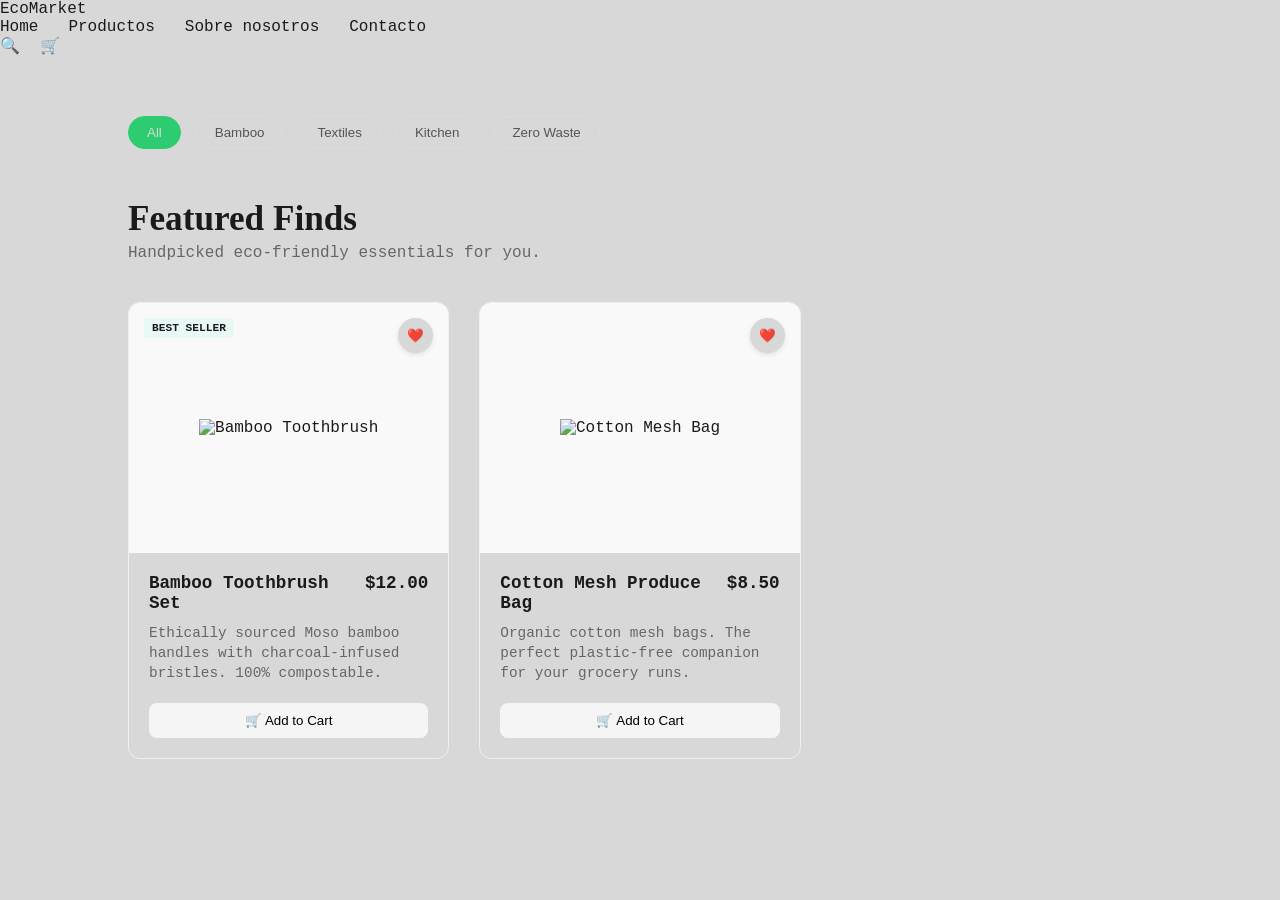
==== index.html @ c2d5db9a "base principal del home" ====
<!DOCTYPE html>
<html lang="en">
<head>
    <meta charset="UTF-8">
    <meta name="viewport" content="width=device-width, initial-scale=1.0">
    <title>Document</title>
    <link rel="stylesheet" href="css/main.css">
    <link rel="stylesheet" href="css/layout.css">
    <link rel="stylesheet" href="css/components.css">
    <link rel="stylesheet" href="css/animations.css">
</head>

<body>

    <header class="main-header">
        <div class="logo">EcoMarket</div>
        
        <nav class="nav-menu">
            <a href="index.html" class="nav-link">Home</a>
            <a href="views/productos.html" class="nav-link">Productos</a>
            <a href="views/sobre-nosotros.html" class="nav-link">Sobre nosotros</a>
            <a href="views/contacto.html" class="nav-link">Contacto</a>
        </nav>
        
        <div class="header-icons">
            <span class="icon">🔍</span>
            <span class="icon">🛒</span>
        </div>
    </header>

    <main>
        <section class="featured-section">
            <div class="categories-bar">
                <button class="category-btn active">All</button>
                <button class="category-btn">Bamboo</button>
                <button class="category-btn">Textiles</button>
                <button class="category-btn">Kitchen</button>
                <button class="category-btn">Zero Waste</button>
            </div>
    
            <div class="section-header">
                <h2>Featured Finds</h2>
                <p>Handpicked eco-friendly essentials for you.</p>
            </div>
    
            <div class="products-grid">
                
                <article class="product-card">
                    <div class="card-image-container">
                        <span class="badge-best">BEST SELLER</span>
                        <img src="img/products/bamboo-brush.jpg" alt="Bamboo Toothbrush">
                        <button class="fav-btn">❤️</button>
                    </div>
                    <div class="card-info">
                        <div class="card-title-price">
                            <h3>Bamboo Toothbrush Set</h3>
                            <span class="price">$12.00</span>
                        </div>
                        <p class="card-description">Ethically sourced Moso bamboo handles with charcoal-infused bristles. 100% compostable.</p>
                        <button class="add-to-cart-btn">🛒 Add to Cart</button>
                    </div>
                </article>
    
                <article class="product-card">
                    <div class="card-image-container">
                        <img src="img/products/mesh-bag.jpg" alt="Cotton Mesh Bag">
                        <button class="fav-btn">❤️</button>
                    </div>
                    <div class="card-info">
                        <div class="card-title-price">
                            <h3>Cotton Mesh Produce Bag</h3>
                            <span class="price">$8.50</span>
                        </div>
                        <p class="card-description">Organic cotton mesh bags. The perfect plastic-free companion for your grocery runs.</p>
                        <button class="add-to-cart-btn">🛒 Add to Cart</button>
                    </div>
                </article>
    
            </div>
        </section>
    </main>

</body>
</html>
---- css/main.css ----
* {
    margin: 0;
    padding: 0;
    box-sizing: border-box; 
}

:root {
    --blanco: #d8d8d8;
    --texto-oscuro: #1a1a1a;
    --verde-principal: #2ecc71;
    --gris-claro: #f8f9fa;
    --fuente: 'Courier New', Courier, monospace; ;
}

body {
    font-family: var(--fuente);
    color: var(--texto-oscuro);
    background-color: var(--blanco);
}

.mainea-hder {
    display: flex; 
    justify-content: space-between; 
    align-items: center; 

    padding: 20px 5%;
    background-color: var(--blanco);
    border-bottom: 1px solid #eee; 
}


.nav-menu {
    display: flex;
    gap: 30px; 
}


.nav-link {
    text-decoration: none; 
    color: var(--texto-oscuro);
    font-weight: 500; 
    transition: color 0.3s ease; 
}

.nav-link:hover {
    color: var(--verde-principal); 
}


.header-icons {
    display: flex;
    gap: 20px;
    cursor: pointer; 
}
---- css/layout.css ----
.hero-banner {
    width: 100%;
    height: 70vh; 
    
    background-image: linear-gradient(rgba(0, 0, 0, 0.4), rgba(0, 0, 0, 0.4)), url('../img/products/hero/bg-hero.jpg');
  
    background-position: center; 
    background-size: cover; 
    background-repeat: no-repeat;

   
    display: flex;
    align-items: center; 
    padding-left: 10%; 
    }

.hero-badge {
    color: var(--blanco);
    background-color: rgba(255, 255, 255, 0.2); 
    padding: 6px 16px;
    border-radius: 20px; 
    font-size: 0.85rem; 
    display: inline-block;
    margin-bottom: 20px;
}


.hero-title {
    color: var(--blanco);
    font-size: 3.5rem; 
    font-family: 'Georgia', serif; 
    line-height: 1.2;
    margin-bottom: 20px;
}


.hero-subtitle {
    color: rgba(255, 255, 255, 0.9); 
    max-width: 500px; 
    margin-bottom: 30px;
}


.hero-buttons {
    display: flex;
    gap: 15px; 
}


.boton {
    text-decoration: none;
    padding: 12px 28px;
    border-radius: 25px; 
    font-weight: 500;
    transition: all 0.3s ease; 
}


.boton-primary {
    background-color: var(--verde-principal);
    color: var(--blanco);
}

.boton-primary:hover {
    background-color: #27ae60; 
    transform: translateY(-2px); 
}


.boton-secondary {
    background-color: rgba(255, 255, 255, 0.1);
    color: var(--blanco);
    border: 1px solid rgba(255, 255, 255, 0.4);
}

.boton-secondary:hover {
    background-color: rgba(255, 255, 255, 0.2);
    transform: translateY(-2px);
}

.featured-section {
    padding: 60px 10%; 
    background-color: var(--blanco);
}

.section-header {
    margin-bottom: 40px;
}

.section-header h2 {
    font-size: 2.2rem;
    font-family: 'Georgia', serif;
    margin-bottom: 5px;
}

.section-header p {
    color: #666;
}


.products-grid {
    display: grid; 
    grid-template-columns: repeat(3, 1fr); 
    gap: 30px; 
}
---- css/components.css ----
.categories-bar {
    display: flex;
    gap: 15px;
    margin-bottom: 50px;
}

.category-btn {
    background-color: transparent;
    border: 1px solid #ddd;
    padding: 8px 18px;
    border-radius: 20px;
    cursor: pointer;
    font-weight: 500;
    color: #555;
    transition: all 0.3s ease;
}


.category-btn.active, .category-btn:hover {
    background-color: var(--verde-principal);
    border-color: var(--verde-principal);
    color: var(--blanco);
}


.product-card {
    background-color: var(--blanco);
    border-radius: 12px;
    overflow: hidden; 
    border: 1px solid #f0f0f0;
    transition: transform 0.3s ease, box-shadow 0.3s ease;
}


.product-card:hover {
    transform: translateY(-5px); 
    box-shadow: 0 10px 20px rgba(0, 0, 0, 0.05); 
}


.card-image-container {
    position: relative;
    background-color: #f9f9f9;
    height: 250px;
    display: flex;
    justify-content: center;
    align-items: center;
}

.card-image-container img {
    max-height: 90%;
    object-fit: contain;
}


.badge-best {
    position: absolute;
    top: 15px;
    left: 15px;
    background-color: #e8f8f5;
    color: var(--verde-oscuro);
    font-size: 0.7rem;
    font-weight: bold;
    padding: 4px 8px;
    border-radius: 4px;
}


.fav-btn {
    position: absolute;
    top: 15px;
    right: 15px;
    background: var(--blanco);
    border: none;
    width: 35px;
    height: 35px;
    border-radius: 50%;
    cursor: pointer;
    box-shadow: 0 2px 5px rgba(0,0,0,0.1);
}


.card-info {
    padding: 20px;
}

.card-title-price {
    display: flex;
    justify-content: space-between;
    align-items: flex-start;
    margin-bottom: 10px;
}

.card-title-price h3 {
    font-size: 1.1rem;
    font-weight: 600;
}

.price {
    color: var(--verde-oscuro);
    font-weight: bold;
    font-size: 1.1rem;
}

.card-description {
    font-size: 0.9rem;
    color: #666;
    margin-bottom: 20px;
    line-height: 1.4;
}


.add-to-cart-btn {
    width: 100%;
    background-color: #f5f5f5;
    border: none;
    padding: 10px;
    border-radius: 8px;
    cursor: pointer;
    font-weight: 500;
    transition: background-color 0.2s;
}

.add-to-cart-btn:hover {
    background-color: #e0e0e0;
}
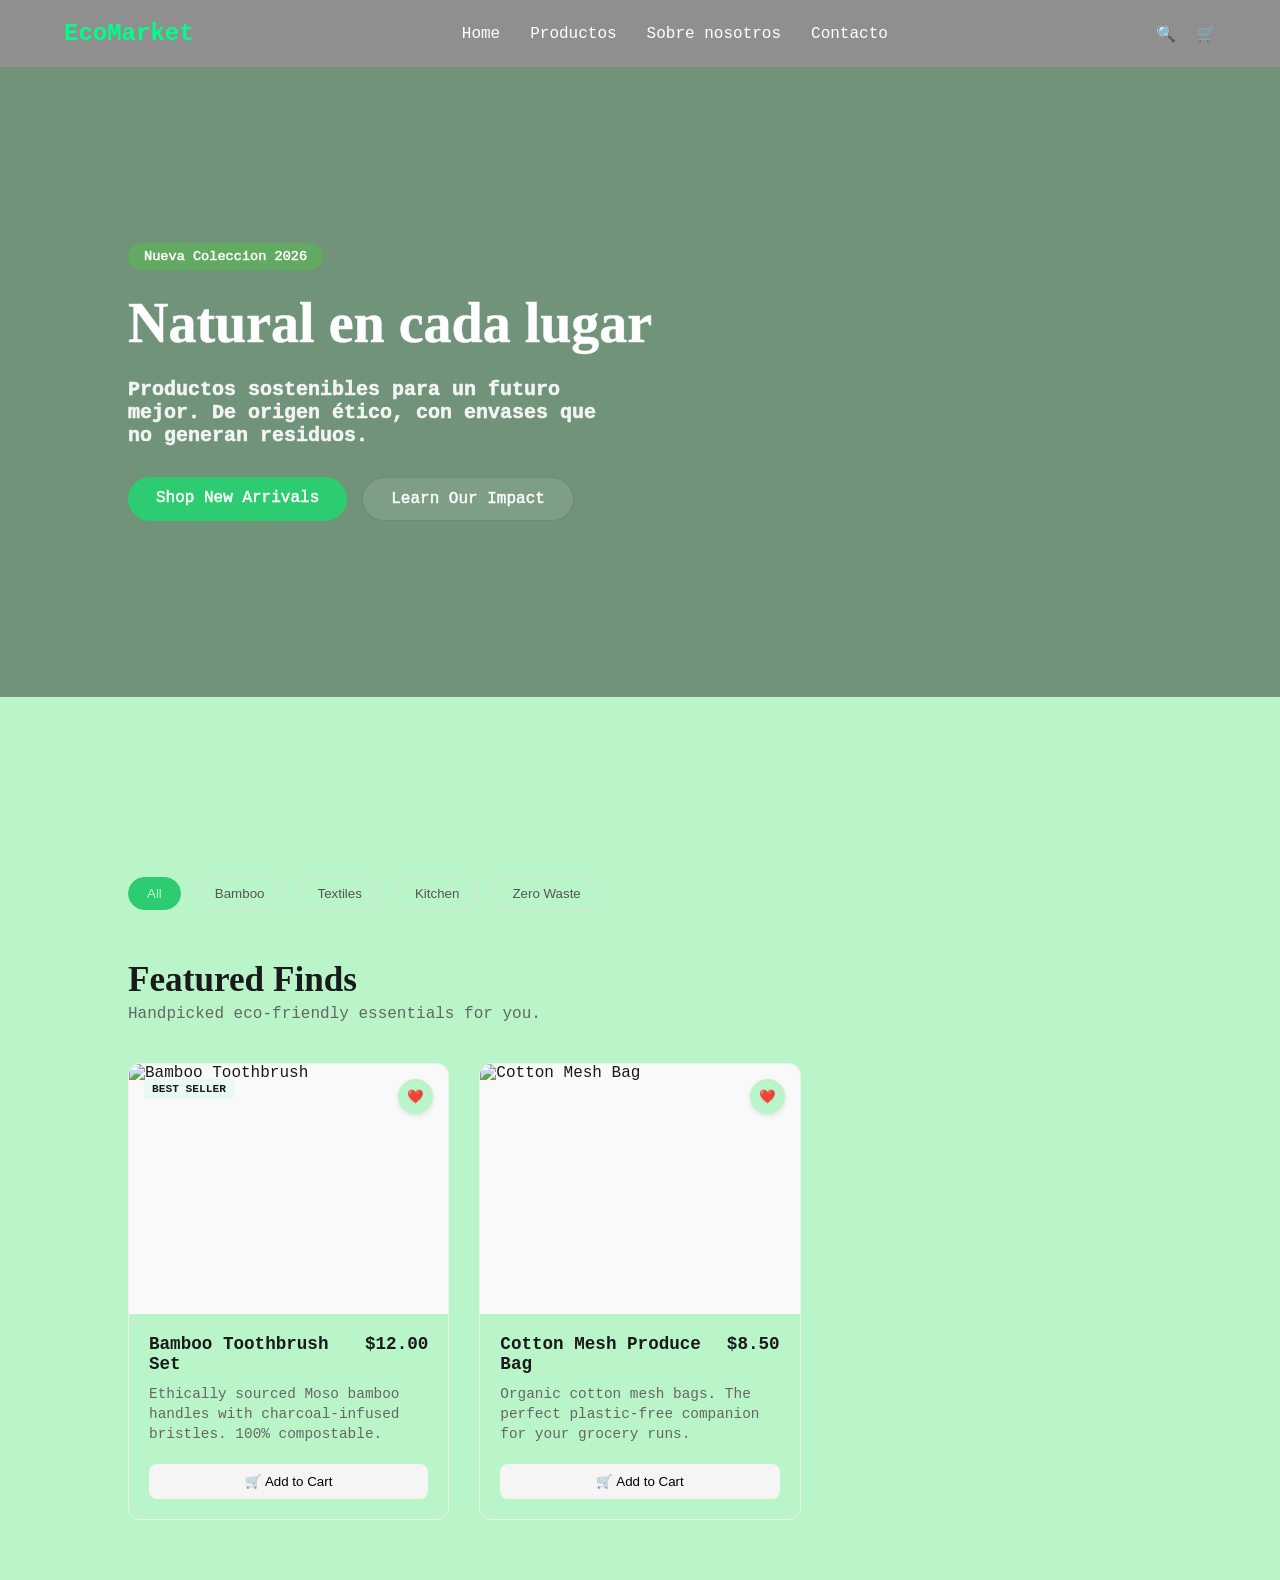
==== commit ed937c60: "Se edito codigo y ordeno" ====
--- a/index.html
+++ b/index.html
@@ -23,12 +23,30 @@
         </nav>
         
         <div class="header-icons">
-            <span class="icon">🔍</span>
-            <span class="icon">🛒</span>
+            <span>🔍</span>
+            <span>🛒</span>
         </div>
     </header>
 
     <main>
+
+        <section class="hero-banner">
+            <div class="hero-content">
+                <span class="hero-badge">Nueva Coleccion 2026</span>
+                <h1 class="hero-title">Natural en cada lugar</h1>
+                <p class="hero-subtitle">
+                    Productos sostenibles para un futuro mejor. De origen ético, con envases que no generan residuos.</p>
+                <div class="hero-buttons">
+                    <a href="#" class="boton boton-primary">Shop New Arrivals</a>
+                    <a href="#" class="boton boton-secondary">Learn Our Impact</a>
+                </div>
+            </div>
+        </section>
+
+        
+        <section class="featured-section">
+        
+        </section>
         <section class="featured-section">
             <div class="categories-bar">
                 <button class="category-btn active">All</button>
@@ -38,7 +56,7 @@
                 <button class="category-btn">Zero Waste</button>
             </div>
     
-            <div class="section-header">
+            <div class="section-header">    
                 <h2>Featured Finds</h2>
                 <p>Handpicked eco-friendly essentials for you.</p>
             </div>
@@ -48,7 +66,7 @@
                 <article class="product-card">
                     <div class="card-image-container">
                         <span class="badge-best">BEST SELLER</span>
-                        <img src="img/products/bamboo-brush.jpg" alt="Bamboo Toothbrush">
+                        <img src="https://www.univalle.edu.co/media/k2/items/cache/bc0dafff2a953777f6b7d4ce63e1f694_XL.jpg" alt="Bamboo Toothbrush">
                         <button class="fav-btn">❤️</button>
                     </div>
                     <div class="card-info">
--- a/css/main.css
+++ b/css/main.css
@@ -5,11 +5,16 @@
 }
 
 :root {
-    --blanco: #d8d8d8;
+    --blanco1: #ffffff;
+    --blanco: #baf5c9;
     --texto-oscuro: #1a1a1a;
     --verde-principal: #2ecc71;
     --gris-claro: #f8f9fa;
-    --fuente: 'Courier New', Courier, monospace; ;
+    --fuente: 'Courier New', Courier, monospace; 
+    --accent-green: #00ff88; 
+    --text-green: #a3e635;
+    --text-light: #ffffff;
+    --text-muted: #94a3b8;
 }
 
 body {
--- a/css/layout.css
+++ b/css/layout.css
@@ -1,22 +1,29 @@
 .hero-banner {
     width: 100%;
     height: 70vh; 
-    
-    background-image: linear-gradient(rgba(0, 0, 0, 0.4), rgba(0, 0, 0, 0.4)), url('../img/products/hero/bg-hero.jpg');
   
+    background-image: linear-gradient(rgba(0, 0, 0, 0.4), rgba(0, 0, 0, 0.4)), url('../img/products/Cultivo_de_cannabis1.jpg');
     background-position: center; 
     background-size: cover; 
     background-repeat: no-repeat;
 
-   
-    display: flex;
-    align-items: center; 
-    padding-left: 10%; 
-    }
-
+    
+    display: flex;
+    align-items: center;        
+    padding-left: 10%;
+    -webkit-text-stroke: 0.5px white;         
+}
+
+
+.hero-content {
+    display: flex;
+    flex-direction: column;     
+    align-items: flex-start;   
+    max-width: 600px;           
+    }
 .hero-badge {
-    color: var(--blanco);
-    background-color: rgba(255, 255, 255, 0.2); 
+    color: var(--blanco1);
+    background-color: rgba(43, 255, 0, 0.2); 
     padding: 6px 16px;
     border-radius: 20px; 
     font-size: 0.85rem; 
@@ -26,7 +33,7 @@
 
 
 .hero-title {
-    color: var(--blanco);
+    color: var(--blanco1);
     font-size: 3.5rem; 
     font-family: 'Georgia', serif; 
     line-height: 1.2;
@@ -38,6 +45,9 @@
     color: rgba(255, 255, 255, 0.9); 
     max-width: 500px; 
     margin-bottom: 30px;
+    font-weight: bolder;
+    font-size: 20px
+    
 }
 
 
@@ -58,7 +68,7 @@
 
 .boton-primary {
     background-color: var(--verde-principal);
-    color: var(--blanco);
+    color: var(--blanco1);
 }
 
 .boton-primary:hover {
@@ -69,8 +79,8 @@
 
 .boton-secondary {
     background-color: rgba(255, 255, 255, 0.1);
-    color: var(--blanco);
-    border: 1px solid rgba(255, 255, 255, 0.4);
+    color: var(--blanco1);
+    border: 1px solid rgba(99, 99, 99, 0.4);
 }
 
 .boton-secondary:hover {
@@ -102,4 +112,144 @@
     display: grid; 
     grid-template-columns: repeat(3, 1fr); 
     gap: 30px; 
+}
+
+.main-header {
+    display: flex !important; 
+    justify-content: space-between;
+    align-items: center;
+    padding: 20px 5%;
+    background-color: rgb(143, 143, 143); 
+    }
+
+
+.nav-menu {
+    display: flex !important;
+    flex-direction: row !important; 
+    gap: 30px;
+}
+
+
+
+.catalog-container {
+    display: flex !important;
+    flex-direction: row !important; 
+    gap: 40px;                    
+    padding: 40px 5%;             
+    align-items: flex-start;       
+}
+
+
+.catalog-sidebar {
+    width: 260px;                   
+    flex-shrink: 0;                 
+    background-color: rgba(255, 255, 255, 0.05); 
+    padding: 25px;
+    border-radius: 16px;           
+    border: 1px solid rgba(255, 255, 255, 0.1); 
+}
+
+
+
+.filter-group {
+    display: flex;
+    flex-direction: column;
+    gap: 12px;
+    margin-bottom: 30px;           
+}
+
+.filter-group label {
+    display: flex;
+    align-items: center;
+    gap: 10px;
+    font-size: 0.95rem;
+    color: var(--text-light);
+    cursor: pointer;
+}
+
+
+.catalog-content {
+    flex-grow: 1;                  
+    display: flex;
+    flex-direction: column;
+    gap: 30px;
+}
+
+.catalog-sidebar h3 {
+    font-size: 1.1rem;
+    margin-bottom: 15px;
+    color: var(--texto-oscuro); /
+}
+
+
+.filter-group label {
+    display: flex;
+    align-items: center;
+    gap: 10px;
+    font-size: 0.95rem;
+    color: var(--texto-oscuro); 
+    cursor: pointer;
+}
+
+
+.price-labels {
+    display: flex;
+    justify-content: space-between;
+    width: 100%;
+    margin-top: 8px;
+    color: var(--texto-oscuro);
+    font-size: 0.85rem;
+}
+
+
+.catalog-content {
+    display: flex;
+    flex-direction: column;
+}
+
+
+.products-grid {
+    flex-grow: 1;
+}
+
+
+@media (max-width: 768px) {
+  
+    .catalog-container {
+        flex-direction: column !important;
+        gap: 20px;
+        padding: 20px 4%;
+    }
+
+   
+    .catalog-sidebar {
+        width: 100%;
+    }
+
+   
+    .filter-group {
+        flex-direction: row;
+        flex-wrap: wrap; 
+        gap: 15px;
+    }
+
+    .products-grid {
+        grid-template-columns: repeat(auto-fit, minmax(250px, 1fr));
+        gap: 20px;
+    }
+}
+
+.catalog-content {
+    display: flex !important;
+    flex-direction: column !important;
+    gap: 30px;
+    flex-grow: 1; 
+}
+
+
+.products-grid {
+    display: grid !important; 
+    grid-template-columns: repeat(3, 1fr) !important; 
+    gap: 30px !important; 
+    width: 100% !important; 
 }
--- a/css/components.css
+++ b/css/components.css
@@ -48,9 +48,11 @@
     align-items: center;
 }
 
+
 .card-image-container img {
-    max-height: 90%;
-    object-fit: contain;
+    width: 100%; 
+    height: 100%; 
+    object-fit: cover; 
 }
 
 
@@ -124,4 +126,79 @@
 
 .add-to-cart-btn:hover {
     background-color: #e0e0e0;
+}
+
+.card-image-container img {
+    width: 100%; 
+    height: 100%; 
+    object-fit: cover; 
+}
+
+
+.logo {
+    font-size: 1.5rem;
+    font-weight: bold;
+    color: var(--accent-green); 
+    text-decoration: none;
+}
+
+
+.nav-link {
+    color: var(--text-light);   
+    text-decoration: none;     
+    font-weight: 500;
+    transition: color 0.3s ease; 
+}
+
+
+.nav-link:hover {
+    color: var(--accent-green); 
+}
+
+.header-icons {
+    display: flex;
+    gap: 20px;
+    color: var(--text-light);
+    cursor: pointer;
+}
+
+
+.pagination {
+    display: flex;
+    justify-content: center;
+    gap: 10px;
+    margin-top: 40px;
+    margin-bottom: 20px;
+}
+
+
+.page-btn {
+    background-color: var(--gris-claro);
+    border: 1px solid #ddd;
+    color: var(--texto-oscuro);
+    width: 40px;
+    height: 40px;
+    border-radius: 50%; 
+    display: flex;
+    align-items: center;
+    justify-content: center;
+    cursor: pointer;
+    font-weight: bold;
+    transition: all 0.3s ease;
+}
+
+
+.page-btn.active, .page-btn:hover {
+    background-color: var(--verde-principal);
+    border-color: var(--verde-principal);
+    color: white;
+}
+
+.pagination {
+    display: flex !important;
+    justify-content: center !important;
+    align-items: center !important;
+    gap: 10px;
+    margin-top: 50px; 
+    width: 100%; 
 }
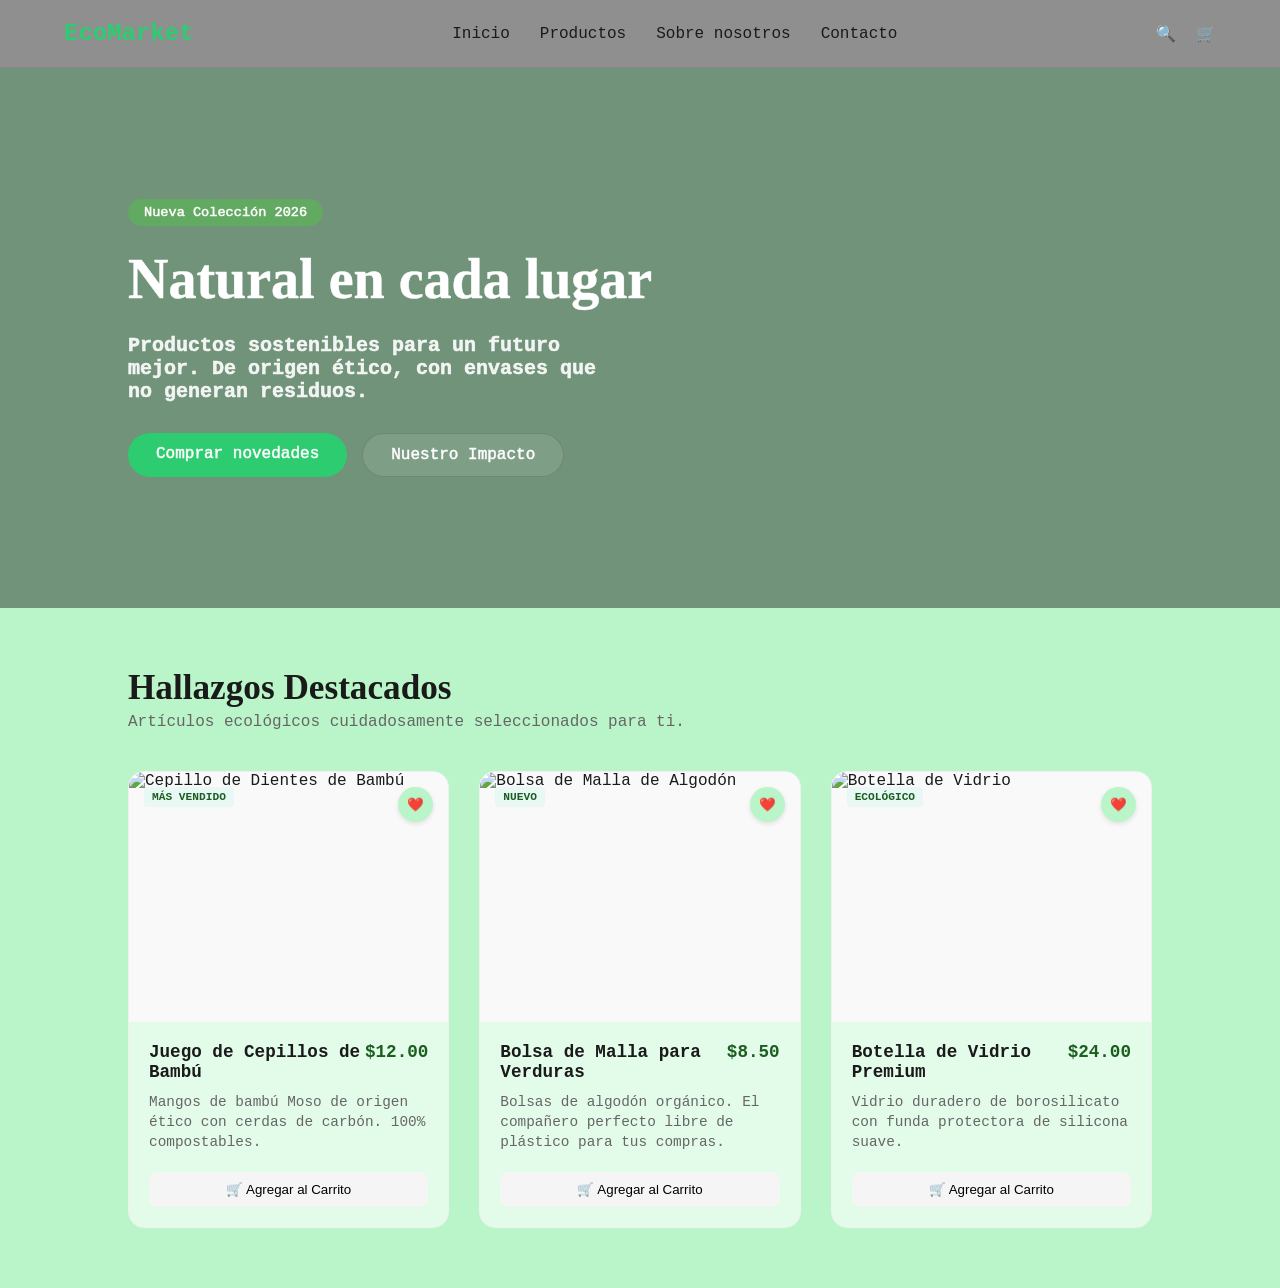
==== commit 1382633f: "cambios de diseño" ====
--- a/index.html
+++ b/index.html
@@ -1,9 +1,9 @@
 <!DOCTYPE html>
-<html lang="en">
+<html lang="es">
 <head>
     <meta charset="UTF-8">
     <meta name="viewport" content="width=device-width, initial-scale=1.0">
-    <title>Document</title>
+    <title>EcoMarket - Inicio</title>
     <link rel="stylesheet" href="css/main.css">
     <link rel="stylesheet" href="css/layout.css">
     <link rel="stylesheet" href="css/components.css">
@@ -16,7 +16,7 @@
         <div class="logo">EcoMarket</div>
         
         <nav class="nav-menu">
-            <a href="index.html" class="nav-link">Home</a>
+            <a href="./index.html" class="nav-link">Inicio</a>
             <a href="views/productos.html" class="nav-link">Productos</a>
             <a href="views/sobre-nosotros.html" class="nav-link">Sobre nosotros</a>
             <a href="views/contacto.html" class="nav-link">Contacto</a>
@@ -29,71 +29,79 @@
     </header>
 
     <main>
-
         <section class="hero-banner">
             <div class="hero-content">
-                <span class="hero-badge">Nueva Coleccion 2026</span>
+                <span class="hero-badge">Nueva Colección 2026</span>
                 <h1 class="hero-title">Natural en cada lugar</h1>
                 <p class="hero-subtitle">
-                    Productos sostenibles para un futuro mejor. De origen ético, con envases que no generan residuos.</p>
+                    Productos sostenibles para un futuro mejor. De origen ético, con envases que no generan residuos.
+                </p>
                 <div class="hero-buttons">
-                    <a href="#" class="boton boton-primary">Shop New Arrivals</a>
-                    <a href="#" class="boton boton-secondary">Learn Our Impact</a>
+                    <a href="views/productos.html" class="boton boton-primary">Comprar novedades</a>
+                    <a href="views/sobre-nosotros.html" class="boton boton-secondary">Nuestro Impacto</a>
                 </div>
             </div>
         </section>
 
-        
         <section class="featured-section">
-        
-        </section>
-        <section class="featured-section">
-            <div class="categories-bar">
-                <button class="category-btn active">All</button>
-                <button class="category-btn">Bamboo</button>
-                <button class="category-btn">Textiles</button>
-                <button class="category-btn">Kitchen</button>
-                <button class="category-btn">Zero Waste</button>
+    
+            <div class="section-header">    
+                <h2>Hallazgos Destacados</h2>
+                <p>Artículos ecológicos cuidadosamente seleccionados para ti.</p>
             </div>
     
-            <div class="section-header">    
-                <h2>Featured Finds</h2>
-                <p>Handpicked eco-friendly essentials for you.</p>
-            </div>
-    
-            <div class="products-grid">
-                
-                <article class="product-card">
-                    <div class="card-image-container">
-                        <span class="badge-best">BEST SELLER</span>
-                        <img src="https://www.univalle.edu.co/media/k2/items/cache/bc0dafff2a953777f6b7d4ce63e1f694_XL.jpg" alt="Bamboo Toothbrush">
-                        <button class="fav-btn">❤️</button>
-                    </div>
-                    <div class="card-info">
-                        <div class="card-title-price">
-                            <h3>Bamboo Toothbrush Set</h3>
-                            <span class="price">$12.00</span>
+            <div class="catalog-content">
+                <div class="products-grid">
+                    
+                    <article class="product-card">
+                        <div class="card-image-container">
+                            <span class="badge-best">MÁS VENDIDO</span>
+                            <img src="https://www.univalle.edu.co/media/k2/items/cache/bc0dafff2a953777f6b7d4ce63e1f694_XL.jpg" alt="Cepillo de Dientes de Bambú">
+                            <button class="fav-btn">❤️</button>
                         </div>
-                        <p class="card-description">Ethically sourced Moso bamboo handles with charcoal-infused bristles. 100% compostable.</p>
-                        <button class="add-to-cart-btn">🛒 Add to Cart</button>
-                    </div>
-                </article>
-    
-                <article class="product-card">
-                    <div class="card-image-container">
-                        <img src="img/products/mesh-bag.jpg" alt="Cotton Mesh Bag">
-                        <button class="fav-btn">❤️</button>
-                    </div>
-                    <div class="card-info">
-                        <div class="card-title-price">
-                            <h3>Cotton Mesh Produce Bag</h3>
-                            <span class="price">$8.50</span>
+                        <div class="card-info">
+                            <div class="card-title-price">
+                                <h3>Juego de Cepillos de Bambú</h3>
+                                <span class="price">$12.00</span>
+                            </div>
+                            <p class="card-description">Mangos de bambú Moso de origen ético con cerdas de carbón. 100% compostables.</p>
+                            <button class="add-to-cart-btn">🛒 Agregar al Carrito</button>
                         </div>
-                        <p class="card-description">Organic cotton mesh bags. The perfect plastic-free companion for your grocery runs.</p>
-                        <button class="add-to-cart-btn">🛒 Add to Cart</button>
-                    </div>
-                </article>
-    
+                    </article>
+        
+                    <article class="product-card">
+                        <div class="card-image-container">
+                            <span class="badge-best">NUEVO</span>
+                            <img src="https://www.univalle.edu.co/media/k2/items/cache/bc0dafff2a953777f6b7d4ce63e1f694_XL.jpg" alt="Bolsa de Malla de Algodón">
+                            <button class="fav-btn">❤️</button>
+                        </div>
+                        <div class="card-info">
+                            <div class="card-title-price">
+                                <h3>Bolsa de Malla para Verduras</h3>
+                                <span class="price">$8.50</span>
+                            </div>
+                            <p class="card-description">Bolsas de algodón orgánico. El compañero perfecto libre de plástico para tus compras.</p>
+                            <button class="add-to-cart-btn">🛒 Agregar al Carrito</button>
+                        </div>
+                    </article>
+
+                    <article class="product-card">
+                        <div class="card-image-container">
+                            <span class="badge-best">ECOLÓGICO</span>
+                            <img src="https://www.univalle.edu.co/media/k2/items/cache/bc0dafff2a953777f6b7d4ce63e1f694_XL.jpg" alt="Botella de Vidrio">
+                            <button class="fav-btn">❤️</button>
+                        </div>
+                        <div class="card-info">
+                            <div class="card-title-price">
+                                <h3>Botella de Vidrio Premium</h3>
+                                <span class="price">$24.00</span>
+                            </div>
+                            <p class="card-description">Vidrio duradero de borosilicato con funda protectora de silicona suave.</p>
+                            <button class="add-to-cart-btn">🛒 Agregar al Carrito</button>
+                        </div>
+                    </article>
+        
+                </div>
             </div>
         </section>
     </main>
--- a/css/main.css
+++ b/css/main.css
@@ -5,40 +5,42 @@
 }
 
 :root {
+   
     --blanco1: #ffffff;
-    --blanco: #baf5c9;
+    --blanco: #baf5c9;              
     --texto-oscuro: #1a1a1a;
-    --verde-principal: #2ecc71;
+    --verde-principal: #2ecc71;     
+    --verde-oscuro: #1b5e20;
     --gris-claro: #f8f9fa;
+    
     --fuente: 'Courier New', Courier, monospace; 
-    --accent-green: #00ff88; 
-    --text-green: #a3e635;
-    --text-light: #ffffff;
-    --text-muted: #94a3b8;
+    
+    --accent-green: #2ecc71; 
+    --text-light: #1a1a1a;
+    --text-muted: #666666;
 }
 
 body {
     font-family: var(--fuente);
     color: var(--texto-oscuro);
     background-color: var(--blanco);
+    overflow-x: hidden; 
 }
 
-.mainea-hder {
+
+.main-header {
     display: flex; 
     justify-content: space-between; 
     align-items: center; 
-
     padding: 20px 5%;
-    background-color: var(--blanco);
-    border-bottom: 1px solid #eee; 
+    background-color: rgba(255, 255, 255, 0.5); 
+    border-bottom: 1px solid rgba(0, 0, 0, 0.05); 
 }
-
 
 .nav-menu {
     display: flex;
     gap: 30px; 
 }
-
 
 .nav-link {
     text-decoration: none; 
@@ -51,7 +53,6 @@
     color: var(--verde-principal); 
 }
 
-
 .header-icons {
     display: flex;
     gap: 20px;
--- a/css/layout.css
+++ b/css/layout.css
@@ -1,26 +1,28 @@
+/* ==========================================================================
+   ESTRUCTURA GENERAL Y DISEÑO DE PÁGINAS (LAYOUT.CSS)
+   ========================================================================== */
+
+/* --- Sección Hero (Home / Index) --- */
 .hero-banner {
     width: 100%;
-    height: 70vh; 
-  
+    height: 60vh; 
     background-image: linear-gradient(rgba(0, 0, 0, 0.4), rgba(0, 0, 0, 0.4)), url('../img/products/Cultivo_de_cannabis1.jpg');
     background-position: center; 
     background-size: cover; 
     background-repeat: no-repeat;
-
-    
     display: flex;
     align-items: center;        
     padding-left: 10%;
     -webkit-text-stroke: 0.5px white;         
 }
 
-
 .hero-content {
     display: flex;
     flex-direction: column;     
     align-items: flex-start;   
     max-width: 600px;           
-    }
+}
+
 .hero-badge {
     color: var(--blanco1);
     background-color: rgba(43, 255, 0, 0.2); 
@@ -31,7 +33,6 @@
     margin-bottom: 20px;
 }
 
-
 .hero-title {
     color: var(--blanco1);
     font-size: 3.5rem; 
@@ -40,23 +41,20 @@
     margin-bottom: 20px;
 }
 
-
 .hero-subtitle {
     color: rgba(255, 255, 255, 0.9); 
     max-width: 500px; 
     margin-bottom: 30px;
     font-weight: bolder;
-    font-size: 20px
-    
-}
-
+    font-size: 20px;
+}
 
 .hero-buttons {
     display: flex;
     gap: 15px; 
 }
 
-
+/* --- Botones del Hero --- */
 .boton {
     text-decoration: none;
     padding: 12px 28px;
@@ -65,7 +63,6 @@
     transition: all 0.3s ease; 
 }
 
-
 .boton-primary {
     background-color: var(--verde-principal);
     color: var(--blanco1);
@@ -75,7 +72,6 @@
     background-color: #27ae60; 
     transform: translateY(-2px); 
 }
-
 
 .boton-secondary {
     background-color: rgba(255, 255, 255, 0.1);
@@ -88,6 +84,7 @@
     transform: translateY(-2px);
 }
 
+/* --- Secciones Destacadas (Home) --- */
 .featured-section {
     padding: 60px 10%; 
     background-color: var(--blanco);
@@ -107,125 +104,219 @@
     color: #666;
 }
 
-
-.products-grid {
-    display: grid; 
-    grid-template-columns: repeat(3, 1fr); 
-    gap: 30px; 
-}
-
+/* --- Header Global --- */
 .main-header {
-    display: flex !important; 
+    display: flex; 
     justify-content: space-between;
     align-items: center;
     padding: 20px 5%;
     background-color: rgb(143, 143, 143); 
-    }
-
+}
 
 .nav-menu {
-    display: flex !important;
-    flex-direction: row !important; 
+    display: flex;
+    flex-direction: row; 
     gap: 30px;
 }
 
-
-
+/* --- Contenedor del Catálogo de Productos --- */
 .catalog-container {
-    display: flex !important;
-    flex-direction: row !important; 
+    display: flex;
+    flex-direction: row; 
     gap: 40px;                    
     padding: 40px 5%;             
     align-items: flex-start;       
 }
 
-
+/* Sidebar de Filtros */
 .catalog-sidebar {
-    width: 260px;                   
-    flex-shrink: 0;                 
-    background-color: rgba(255, 255, 255, 0.05); 
-    padding: 25px;
-    border-radius: 16px;           
-    border: 1px solid rgba(255, 255, 255, 0.1); 
-}
-
-
-
-.filter-group {
-    display: flex;
-    flex-direction: column;
-    gap: 12px;
-    margin-bottom: 30px;           
-}
-
-.filter-group label {
-    display: flex;
-    align-items: center;
-    gap: 10px;
-    font-size: 0.95rem;
-    color: var(--text-light);
-    cursor: pointer;
-}
-
-
-.catalog-content {
-    flex-grow: 1;                  
-    display: flex;
-    flex-direction: column;
-    gap: 30px;
+    width: 250px;
+    flex-shrink: 0;
 }
 
 .catalog-sidebar h3 {
     font-size: 1.1rem;
     margin-bottom: 15px;
-    color: var(--texto-oscuro); /
-}
-
-
-.filter-group label {
-    display: flex;
+    color: var(--texto-oscuro); 
+}
+
+.filter-group {
+    display: flex;
+    flex-direction: column;
+    gap: 10px;
+}
+
+/* Lado Derecho del Catálogo */
+.catalog-content {
+    flex-grow: 1;                  
+    display: flex;
+    flex-direction: column;
+    gap: 30px;
+}
+
+/* --- La Grilla de Productos Reconstruida sin !important --- */
+.catalog-content .products-grid {
+    display: grid;
+    grid-template-columns: repeat(3, 1fr); 
+    gap: 30px;
+    width: 100%;
+    align-items: start; 
+}
+
+.catalog-content .products-grid .product-card {
+    display: flex;
+    flex-direction: column;
+    height: 100%; 
+    background-color: rgba(255, 255, 255, 0.6);
+    border-radius: 16px;
+    overflow: hidden;
+}
+
+/* --- Etiquetas de Categoría (Filtro CSS) --- */
+.lbl-filter {
+    display: block;
+    padding: 10px 15px;
+    font-size: 1rem;
+    color: var(--texto-oscuro);
+    cursor: pointer;
+    border-radius: 8px;
+    transition: all 0.3s ease;
+    width: 100%;
+}
+
+.lbl-filter:hover {
+    background-color: rgba(0, 0, 0, 0.05);
+    padding-left: 20px;
+}
+
+
+#all:checked ~ .catalog-sidebar .btn-all,
+#kitchen:checked ~ .catalog-sidebar .btn-kitchen,
+#zero-waste:checked ~ .catalog-sidebar .btn-zero-waste,
+#personal-care:checked ~ .catalog-sidebar .btn-personal-care {
+    background-color: var(--verde-principal);
+    color: white;
+    font-weight: bold;
+}
+
+
+#kitchen:checked ~ .catalog-content .products-grid .product-card:not(.kitchen) {
+    display: none;
+}
+
+#zero-waste:checked ~ .catalog-content .products-grid .product-card:not(.zero-waste) {
+    display: none;
+}
+
+#personal-care:checked ~ .catalog-content .products-grid .product-card:not(.personal-care) {
+    display: none;
+}
+
+
+.about-container {
+    display: flex;
+    flex-direction: column;
+    width: 100%;
+}
+
+.about-hero {
+    width: 100%;
+    padding: 40px 10%;
+    background-color: rgba(20, 95, 1, 0.418); 
+    display: flex;
+    justify-content: center;
+    text-align: center;
+    border-bottom: 1px solid rgba(0, 0, 0, 0.05);
+}
+
+.about-hero-content {
+    max-width: 700px;
+    display: flex;
+    flex-direction: column;
     align-items: center;
-    gap: 10px;
-    font-size: 0.95rem;
-    color: var(--texto-oscuro); 
-    cursor: pointer;
-}
-
-
-.price-labels {
-    display: flex;
-    justify-content: space-between;
-    width: 100%;
-    margin-top: 8px;
+    gap: 15px;
+}
+
+.about-hero-content h2 {
+    font-size: 2.5rem;
     color: var(--texto-oscuro);
-    font-size: 0.85rem;
-}
-
-
-.catalog-content {
-    display: flex;
-    flex-direction: column;
-}
-
-
-.products-grid {
-    flex-grow: 1;
-}
-
-
+}
+
+.about-hero-content p {
+    font-size: 1.1rem;
+    color: #4a5568; 
+    line-height: 1.6;
+}
+
+/* Estructura Asimétrica */
+.asymmetric-section {
+    padding: 60px 10%;
+    display: flex;
+    flex-direction: column;
+    gap: 80px; 
+}
+
+.row-asymmetric {
+    display: flex;
+    flex-direction: row;
+    align-items: center;
+    gap: 60px;
+    width: 100%;
+}
+
+.row-asymmetric.reverse {
+    flex-direction: row-reverse;
+}
+
+.info-block {
+    flex: 1; 
+    display: flex;
+    flex-direction: column;
+    gap: 15px;
+}
+
+.step-number {
+    font-size: 1.2rem;
+    font-weight: bold;
+    color: var(--verde-principal);
+}
+
+.info-block h3 {
+    font-size: 2rem;
+    color: var(--texto-oscuro);
+}
+
+.info-block p {
+    font-size: 1rem;
+    color: #4a5568;
+    line-height: 1.7;
+}
+
+.image-block {
+    flex: 1; 
+    height: 350px;
+    border-radius: 20px; 
+    overflow: hidden;
+    box-shadow: 0 10px 20px rgba(0, 0, 0, 0.05);
+}
+
+.image-block img {
+    width: 100%;
+    height: 100%;
+    object-fit: cover; 
+}
+
+/* --- DISEÑO RESPONSIVO (MEDIA QUERIES) --- */
 @media (max-width: 768px) {
-  
     .catalog-container {
-        flex-direction: column !important;
+        flex-direction: column;
         gap: 20px;
         padding: 20px 4%;
     }
-
    
     .catalog-sidebar {
         width: 100%;
     }
-
    
     .filter-group {
         flex-direction: row;
@@ -233,23 +324,13 @@
         gap: 15px;
     }
 
-    .products-grid {
+    .catalog-content .products-grid {
         grid-template-columns: repeat(auto-fit, minmax(250px, 1fr));
         gap: 20px;
     }
-}
-
-.catalog-content {
-    display: flex !important;
-    flex-direction: column !important;
-    gap: 30px;
-    flex-grow: 1; 
-}
-
-
-.products-grid {
-    display: grid !important; 
-    grid-template-columns: repeat(3, 1fr) !important; 
-    gap: 30px !important; 
-    width: 100% !important; 
+
+    .row-asymmetric, .row-asymmetric.reverse {
+        flex-direction: column;
+        gap: 40px;
+    }
 }
--- a/css/components.css
+++ b/css/components.css
@@ -16,14 +16,13 @@
     transition: all 0.3s ease;
 }
 
-
 .category-btn.active, .category-btn:hover {
     background-color: var(--verde-principal);
     border-color: var(--verde-principal);
     color: var(--blanco);
 }
 
-
+/* --- Tarjetas de Producto (Grid) --- */
 .product-card {
     background-color: var(--blanco);
     border-radius: 12px;
@@ -32,12 +31,10 @@
     transition: transform 0.3s ease, box-shadow 0.3s ease;
 }
 
-
 .product-card:hover {
     transform: translateY(-5px); 
     box-shadow: 0 10px 20px rgba(0, 0, 0, 0.05); 
 }
-
 
 .card-image-container {
     position: relative;
@@ -48,13 +45,11 @@
     align-items: center;
 }
 
-
 .card-image-container img {
     width: 100%; 
     height: 100%; 
     object-fit: cover; 
 }
-
 
 .badge-best {
     position: absolute;
@@ -67,7 +62,6 @@
     padding: 4px 8px;
     border-radius: 4px;
 }
-
 
 .fav-btn {
     position: absolute;
@@ -82,7 +76,7 @@
     box-shadow: 0 2px 5px rgba(0,0,0,0.1);
 }
 
-
+/* --- Información de Tarjeta --- */
 .card-info {
     padding: 20px;
 }
@@ -111,7 +105,6 @@
     margin-bottom: 20px;
     line-height: 1.4;
 }
-
 
 .add-to-cart-btn {
     width: 100%;
@@ -128,20 +121,13 @@
     background-color: #e0e0e0;
 }
 
-.card-image-container img {
-    width: 100%; 
-    height: 100%; 
-    object-fit: cover; 
-}
-
-
+/* --- Elementos del Header Global --- */
 .logo {
     font-size: 1.5rem;
     font-weight: bold;
     color: var(--accent-green); 
     text-decoration: none;
 }
-
 
 .nav-link {
     color: var(--text-light);   
@@ -150,7 +136,6 @@
     transition: color 0.3s ease; 
 }
 
-
 .nav-link:hover {
     color: var(--accent-green); 
 }
@@ -162,15 +147,16 @@
     cursor: pointer;
 }
 
-
+/* --- Componente de Paginación (Unificado) --- */
 .pagination {
-    display: flex;
-    justify-content: center;
+    display: flex !important;
+    justify-content: center !important;
+    align-items: center !important;
     gap: 10px;
-    margin-top: 40px;
+    margin-top: 50px; 
     margin-bottom: 20px;
-}
-
+    width: 100%; 
+}
 
 .page-btn {
     background-color: var(--gris-claro);
@@ -187,18 +173,55 @@
     transition: all 0.3s ease;
 }
 
-
 .page-btn.active, .page-btn:hover {
     background-color: var(--verde-principal);
     border-color: var(--verde-principal);
     color: white;
 }
 
-.pagination {
-    display: flex !important;
-    justify-content: center !important;
-    align-items: center !important;
-    gap: 10px;
-    margin-top: 50px; 
-    width: 100%; 
+
+.testimonials-section {
+    padding: 60px 10%;
+    display: flex;
+    flex-direction: column;
+    gap: 40px;
+    background-color: rgba(0, 0, 0, 0.02); 
+}
+
+.testimonials-header {
+    text-align: center;
+}
+
+.testimonials-header h2 {
+    font-size: 2rem;
+    color: var(--texto-oscuro);
+    margin-bottom: 10px;
+}
+
+.testimonials-grid {
+    display: grid;
+    grid-template-columns: repeat(2, 1fr); 
+    gap: 30px;
+}
+
+.testimonial-card {
+    background-color: rgba(255, 255, 255, 0.61); 
+    padding: 30px;
+    border-radius: 16px;
+    border-left: 4px solid var(--verde-principal); 
+    margin: 0;
+}
+
+.testimonial-text {
+    font-style: italic;
+    color: #2d3748;
+    line-height: 1.6;
+    margin-bottom: 15px;
+}
+
+.testimonial-author {
+    font-weight: bold;
+    color: var(--texto-oscuro);
+    font-style: normal;
+    display: block;
 }
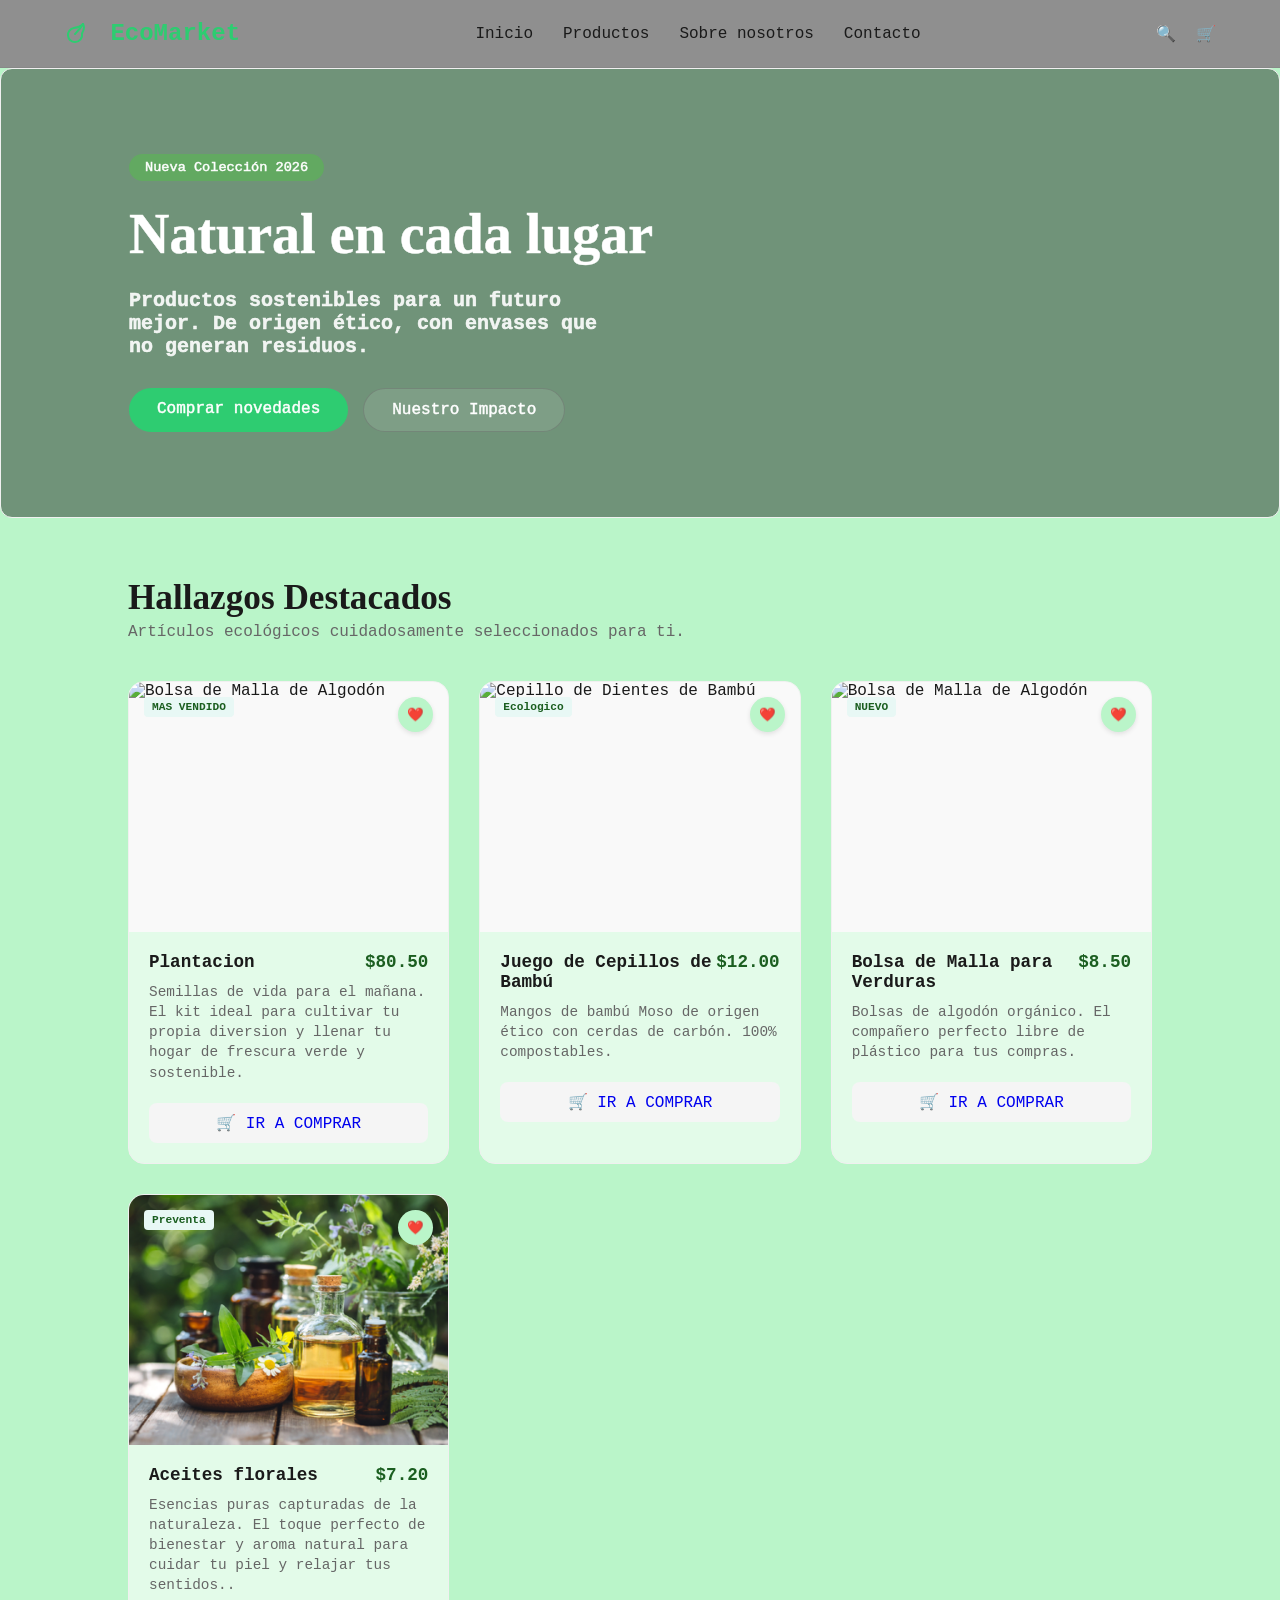
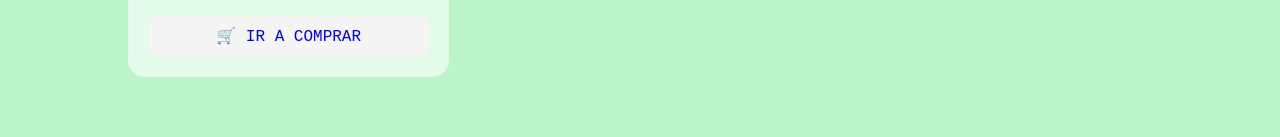
==== commit 61a9893c: "sobre nosotros y mas detalles" ====
--- a/index.html
+++ b/index.html
@@ -13,7 +13,10 @@
 <body>
 
     <header class="main-header">
-        <div class="logo">EcoMarket</div>
+        <div class="logo">
+            <svg width="24" height="24" viewBox="0 0 24 24" fill="none" stroke="currentColor" stroke-width="2" stroke-linecap="round" stroke-linejoin="round" style="color: var(--verde-principal); vertical-align: middle; margin-right: 8px;"><path d="M11 20A7 7 0 0 1 9.8 6.1C15.5 5 17 4.48 19 2c1 2 2 3.58-1 9.5A7 7 0 0 1 11 20z"></path><path d="M19 2c-2.26 4.33-5.27 7.14-8 10"></path></svg>
+            <span>EcoMarket</span>
+        </div>
         
         <nav class="nav-menu">
             <a href="./index.html" class="nav-link">Inicio</a>
@@ -23,13 +26,13 @@
         </nav>
         
         <div class="header-icons">
-            <span>🔍</span>
-            <span>🛒</span>
+            <a href="#newsletter" title="Buscar productos" style="text-decoration: none; cursor: pointer;"><span>🔍</span></a>
+            <a href="views/productos.html" title="Ver carrito de compras" style="text-decoration: none; cursor: pointer;"><span>🛒</span></a>
         </div>
     </header>
 
     <main>
-        <section class="hero-banner">
+        <section class="hero-banner product-card">
             <div class="hero-content">
                 <span class="hero-badge">Nueva Colección 2026</span>
                 <h1 class="hero-title">Natural en cada lugar</h1>
@@ -52,11 +55,27 @@
     
             <div class="catalog-content">
                 <div class="products-grid">
+
+                    <article class="product-card">
+                        <div class="card-image-container">
+                            <span class="badge-best">MAS VENDIDO</span>
+                            <img src="img/products/Cultivo_de_cannabis1.jpg" alt="Bolsa de Malla de Algodón">
+                            <button class="fav-btn">❤️</button>
+                        </div>
+                        <div class="card-info">
+                            <div class="card-title-price">
+                                <h3>Plantacion</h3>
+                                <span class="price">$80.50</span>
+                            </div>
+                            <p class="card-description">Semillas de vida para el mañana. El kit ideal para cultivar tu propia diversion y llenar tu hogar de frescura verde y sostenible.</p>
+                            <a href="views/productos.html" class="add-to-cart-btn" style="text-decoration: none; display: block; text-align: center;">🛒 IR A COMPRAR</a>
+                        </div>
+                    </article>
                     
                     <article class="product-card">
                         <div class="card-image-container">
-                            <span class="badge-best">MÁS VENDIDO</span>
-                            <img src="https://www.univalle.edu.co/media/k2/items/cache/bc0dafff2a953777f6b7d4ce63e1f694_XL.jpg" alt="Cepillo de Dientes de Bambú">
+                            <span class="badge-best">Ecologico</span>
+                            <img src="https://images.unsplash.com/photo-1607613009820-a29f7bb81c04?auto=format&fit=crop&w=500&q=80" alt="Cepillo de Dientes de Bambú">
                             <button class="fav-btn">❤️</button>
                         </div>
                         <div class="card-info">
@@ -65,14 +84,16 @@
                                 <span class="price">$12.00</span>
                             </div>
                             <p class="card-description">Mangos de bambú Moso de origen ético con cerdas de carbón. 100% compostables.</p>
-                            <button class="add-to-cart-btn">🛒 Agregar al Carrito</button>
+                            <a href="views/productos.html" class="add-to-cart-btn" style="text-decoration: none; display: block; text-align: center;">🛒 IR A COMPRAR</a>
                         </div>
                     </article>
+
+                    
         
                     <article class="product-card">
                         <div class="card-image-container">
                             <span class="badge-best">NUEVO</span>
-                            <img src="https://www.univalle.edu.co/media/k2/items/cache/bc0dafff2a953777f6b7d4ce63e1f694_XL.jpg" alt="Bolsa de Malla de Algodón">
+                            <img src="https://images.unsplash.com/photo-1544816155-12df9643f363?auto=format&fit=crop&w=500&q=80" alt="Bolsa de Malla de Algodón">
                             <button class="fav-btn">❤️</button>
                         </div>
                         <div class="card-info">
@@ -81,30 +102,22 @@
                                 <span class="price">$8.50</span>
                             </div>
                             <p class="card-description">Bolsas de algodón orgánico. El compañero perfecto libre de plástico para tus compras.</p>
-                            <button class="add-to-cart-btn">🛒 Agregar al Carrito</button>
+                            <a href="views/productos.html" class="add-to-cart-btn" style="text-decoration: none; display: block; text-align: center;">🛒 IR A COMPRAR</a>
                         </div>
                     </article>
 
                     <article class="product-card">
                         <div class="card-image-container">
-                            <span class="badge-best">ECOLÓGICO</span>
-                            <img src="https://www.univalle.edu.co/media/k2/items/cache/bc0dafff2a953777f6b7d4ce63e1f694_XL.jpg" alt="Botella de Vidrio">
+                            <span class="badge-best">Preventa</span>
+                            <img src="img/products/bc0dafff2a953777f6b7d4ce63e1f694_XL.jpg" alt="Bolsa de Malla de Algodón">
                             <button class="fav-btn">❤️</button>
                         </div>
                         <div class="card-info">
                             <div class="card-title-price">
-                                <h3>Botella de Vidrio Premium</h3>
-                                <span class="price">$24.00</span>
+                                <h3>Aceites florales</h3>
+                                <span class="price">$7.20</span>
                             </div>
-                            <p class="card-description">Vidrio duradero de borosilicato con funda protectora de silicona suave.</p>
-                            <button class="add-to-cart-btn">🛒 Agregar al Carrito</button>
+                            <p class="card-description">Esencias puras capturadas de la naturaleza. El toque perfecto de bienestar y aroma natural para cuidar tu piel y relajar tus sentidos..</p>
+                            <a href="views/productos.html" class="add-to-cart-btn" style="text-decoration: none; display: block; text-align: center;">🛒 IR A COMPRAR</a>
                         </div>
-                    </article>
-        
-                </div>
-            </div>
-        </section>
-    </main>
-
-</body>
-</html>+                    </article>
--- a/css/layout.css
+++ b/css/layout.css
@@ -1,11 +1,7 @@
-/* ==========================================================================
-   ESTRUCTURA GENERAL Y DISEÑO DE PÁGINAS (LAYOUT.CSS)
-   ========================================================================== */
-
-/* --- Sección Hero (Home / Index) --- */
+
 .hero-banner {
     width: 100%;
-    height: 60vh; 
+    height: 50vh; 
     background-image: linear-gradient(rgba(0, 0, 0, 0.4), rgba(0, 0, 0, 0.4)), url('../img/products/Cultivo_de_cannabis1.jpg');
     background-position: center; 
     background-size: cover; 
@@ -84,7 +80,7 @@
     transform: translateY(-2px);
 }
 
-/* --- Secciones Destacadas (Home) --- */
+
 .featured-section {
     padding: 60px 10%; 
     background-color: var(--blanco);
@@ -104,7 +100,6 @@
     color: #666;
 }
 
-/* --- Header Global --- */
 .main-header {
     display: flex; 
     justify-content: space-between;
@@ -119,7 +114,7 @@
     gap: 30px;
 }
 
-/* --- Contenedor del Catálogo de Productos --- */
+
 .catalog-container {
     display: flex;
     flex-direction: row; 
@@ -128,7 +123,6 @@
     align-items: flex-start;       
 }
 
-/* Sidebar de Filtros */
 .catalog-sidebar {
     width: 250px;
     flex-shrink: 0;
@@ -146,7 +140,7 @@
     gap: 10px;
 }
 
-/* Lado Derecho del Catálogo */
+
 .catalog-content {
     flex-grow: 1;                  
     display: flex;
@@ -154,7 +148,7 @@
     gap: 30px;
 }
 
-/* --- La Grilla de Productos Reconstruida sin !important --- */
+
 .catalog-content .products-grid {
     display: grid;
     grid-template-columns: repeat(3, 1fr); 
@@ -172,7 +166,7 @@
     overflow: hidden;
 }
 
-/* --- Etiquetas de Categoría (Filtro CSS) --- */
+
 .lbl-filter {
     display: block;
     padding: 10px 15px;
@@ -248,7 +242,7 @@
     line-height: 1.6;
 }
 
-/* Estructura Asimétrica */
+
 .asymmetric-section {
     padding: 60px 10%;
     display: flex;
@@ -306,7 +300,6 @@
     object-fit: cover; 
 }
 
-/* --- DISEÑO RESPONSIVO (MEDIA QUERIES) --- */
 @media (max-width: 768px) {
     .catalog-container {
         flex-direction: column;
@@ -333,4 +326,159 @@
         flex-direction: column;
         gap: 40px;
     }
+}
+
+
+.contact-container {
+    padding: 60px 5%;
+    max-width: 1200px;
+    margin: 0 auto;
+}
+
+.contact-header {
+    text-align: center;
+    margin-bottom: 40px;
+}
+
+.contact-header h2 {
+    font-size: 2.5rem;
+    margin-bottom: 10px;
+    color: var(--verde-oscuro);
+}
+
+.contact-grid {
+    display: grid;
+    grid-template-columns: repeat(auto-fit, minmax(300px, 1fr));
+    gap: 40px;
+    align-items: start;
+}
+
+
+.main-footer {
+    background-color: var(--texto-oscuro);
+    color: var(--blanco1);
+    padding: 40px 5% 20px 5%;
+    margin-top: 60px;
+}
+
+.footer-grid {
+    display: grid;
+    grid-template-columns: repeat(auto-fit, minmax(200px, 1fr));
+    gap: 30px;
+    margin-bottom: 30px;
+}
+
+
+@media (max-width: 768px) {
+    
+
+    .catalog-container {
+        display: flex;
+        flex-direction: column;
+        gap: 20px;
+        padding: 20px 3%;
+    }
+
+  
+    .catalog-sidebar {
+        width: 100%;
+        position: static;
+    }
+
+    .filter-group {
+        display: flex;
+        flex-wrap: wrap;
+        gap: 10px;
+    }
+
+    .lbl-filter {
+        flex: 1 1 calc(50% - 10px); 
+        text-align: center;
+    }
+
+   
+    .products-grid {
+        grid-template-columns: repeat(auto-fit, minmax(200px, 1fr));
+        gap: 15px;
+    }
+
+ 
+    .contact-grid {
+        grid-template-columns: 1fr;
+        gap: 30px;
+    }
+
+    
+    .footer-grid {
+        grid-template-columns: 1fr;
+        text-align: center;
+        gap: 25px;
+    }
+
+   
+    .newsletter-box {
+        justify-content: center;
+        max-width: 320px;
+        margin: 0 auto;
+    }
+}
+
+
+@media (max-width: 480px) {
+   
+    .products-grid {
+        grid-template-columns: 1fr;
+    }
+
+    .lbl-filter {
+        flex: 1 1 100%; 
+    }
+}
+
+@media (max-width: 768px) {
+   
+    .hero, .hero-section, .catalog-container { 
+        width: 100% !important;
+        max-width: 100% !important;
+        box-sizing: border-box; 
+    }
+
+
+    .main-header {
+        width: 100%;
+        box-sizing: border-box;
+    }
+}
+
+@media (max-width: 768px) {
+    .nav-menu {
+        display: flex;
+        flex-direction: column; 
+        gap: 8px;
+        margin-top: 10px;
+    }
+}
+
+@media (max-width: 768px) {
+    
+  
+    .testimonials-container, 
+    .comunidad-grid, 
+    .reviews-content { 
+        display: flex !important;
+        flex-direction: column !important;
+        gap: 20px !important;
+        width: 100% !important;
+        padding: 0 10px !important;
+        box-sizing: border-box; 
+    }
+
+
+    .testimonial-card, 
+    .comunidad-card,
+    .opinion-box {
+        width: 100% !important;
+        max-width: 100% !important;
+        box-sizing: border-box;
+    }
 }
--- a/css/components.css
+++ b/css/components.css
@@ -22,7 +22,6 @@
     color: var(--blanco);
 }
 
-/* --- Tarjetas de Producto (Grid) --- */
 .product-card {
     background-color: var(--blanco);
     border-radius: 12px;
@@ -76,7 +75,7 @@
     box-shadow: 0 2px 5px rgba(0,0,0,0.1);
 }
 
-/* --- Información de Tarjeta --- */
+
 .card-info {
     padding: 20px;
 }
@@ -121,7 +120,7 @@
     background-color: #e0e0e0;
 }
 
-/* --- Elementos del Header Global --- */
+
 .logo {
     font-size: 1.5rem;
     font-weight: bold;
@@ -145,38 +144,6 @@
     gap: 20px;
     color: var(--text-light);
     cursor: pointer;
-}
-
-/* --- Componente de Paginación (Unificado) --- */
-.pagination {
-    display: flex !important;
-    justify-content: center !important;
-    align-items: center !important;
-    gap: 10px;
-    margin-top: 50px; 
-    margin-bottom: 20px;
-    width: 100%; 
-}
-
-.page-btn {
-    background-color: var(--gris-claro);
-    border: 1px solid #ddd;
-    color: var(--texto-oscuro);
-    width: 40px;
-    height: 40px;
-    border-radius: 50%; 
-    display: flex;
-    align-items: center;
-    justify-content: center;
-    cursor: pointer;
-    font-weight: bold;
-    transition: all 0.3s ease;
-}
-
-.page-btn.active, .page-btn:hover {
-    background-color: var(--verde-principal);
-    border-color: var(--verde-principal);
-    color: white;
 }
 
 
@@ -224,4 +191,153 @@
     color: var(--texto-oscuro);
     font-style: normal;
     display: block;
+}
+
+/* COMPONENTES DE CONTACTO */
+.contact-info {
+    background-color: rgba(255, 255, 255, 0.6);
+    padding: 30px;
+    border-radius: 8px;
+}
+
+.contact-info h3 {
+    margin-bottom: 20px;
+    color: var(--texto-oscuro);
+}
+
+.contact-info p {
+    margin-bottom: 15px;
+}
+
+.eco-message {
+    border-left: 3px solid var(--verde-principal);
+    padding-left: 15px;
+    font-style: italic;
+}
+
+.contact-form {
+    background-color: var(--blanco1);
+    padding: 30px;
+    border-radius: 8px;
+    box-shadow: 0 4px 6px rgba(0,0,0,0.05);
+}
+
+.form-group {
+    margin-bottom: 20px;
+}
+
+.form-group label {
+    display: block;
+    margin-bottom: 8px;
+    font-weight: bold;
+}
+
+.form-group input,
+.form-group textarea {
+    width: 100%;
+    padding: 12px;
+    border: 1px solid #ddd;
+    border-radius: 4px;
+}
+
+.form-group textarea {
+    resize: none;
+}
+
+/* COMPONENTES DEL FOOTER */
+.footer-brand h4,
+.footer-links h4,
+.footer-newsletter h4 {
+    color: var(--verde-principal);
+    margin-bottom: 15px;
+}
+
+.footer-brand p,
+.footer-newsletter p {
+    font-size: 0.9rem;
+    line-height: 1.6;
+    color: #ccc;
+}
+
+.footer-links ul {
+    list-style: none;
+}
+
+.footer-links li {
+    margin-bottom: 10px;
+}
+
+.footer-links a {
+    color: #ccc;
+    text-decoration: none;
+}
+
+.newsletter-box {
+    display: flex;
+    gap: 5px;
+}
+
+.newsletter-box input {
+    padding: 8px;
+    border: none;
+    border-radius: 4px;
+    flex: 1;
+}
+
+.newsletter-box button {
+    background-color: var(--verde-principal);
+    color: white;
+    border: none;
+    padding: 8px 12px;
+    border-radius: 4px;
+    cursor: pointer;
+}
+
+.footer-bottom {
+    text-align: center;
+    border-top: 1px solid #333;
+    padding-top: 20px;
+    font-size: 0.85rem;
+    color: #888;
+}
+
+/* ==========================================
+   MEDIA QUERIES - RESPONSIVE (COMPONENTES)
+   ========================================== */
+
+   @media (max-width: 768px) {
+    
+    /* Ajustes del Header Global */
+    .main-header {
+        flex-direction: column;
+        gap: 15px;
+        padding: 15px 5%;
+        text-align: center;
+    }
+
+    /* El menú de navegación se distribuye mejor */
+    .nav-menu {
+        gap: 15px;
+        flex-wrap: wrap;
+        justify-content: center;
+    }
+
+    .nav-link {
+        font-size: 0.95rem;
+    }
+
+    /* Títulos un poco más pequeños en móvil para que no rompan línea feo */
+    .catalog-header h2, 
+    .contact-header h2 {
+        font-size: 1.8rem;
+    }
+
+    /* Tarjetas de producto más compactas */
+    .card-info {
+        padding: 15px;
+    }
+
+    .card-title-price h3 {
+        font-size: 1.1rem;
+    }
 }
--- a/css/animations.css
+++ b/css/animations.css
@@ -0,0 +1,44 @@
+
+@keyframes fadeInUp {
+    from {
+        opacity: 0;
+        transform: translateY(20px);
+    }
+    to {
+        opacity: 1;
+        transform: translateY(0);
+    }
+}
+
+
+.product-card {
+    animation: fadeInUp 1.6s ease backwards;
+}
+
+
+.product-card {
+    transition: transform 0.3s cubic-bezier(0.25, 0.46, 0.45, 0.94), box-shadow 0.3s ease;
+}
+
+.product-card:hover {
+    transform: translateY(-8px);
+    box-shadow: 0 12px 20px rgba(0, 0, 0, 0.1);
+}
+
+
+.add-to-cart-btn, .boton {
+    transition: background-color 0.25s ease, transform 0.2s ease;
+}
+
+.add-to-cart-btn:hover, .boton:hover {
+    transform: scale(1.03);
+}
+
+
+.fav-btn {
+    transition: transform 0.2s ease, color 0.2s ease;
+}
+
+.fav-btn:hover {
+    transform: scale(1.2);
+}
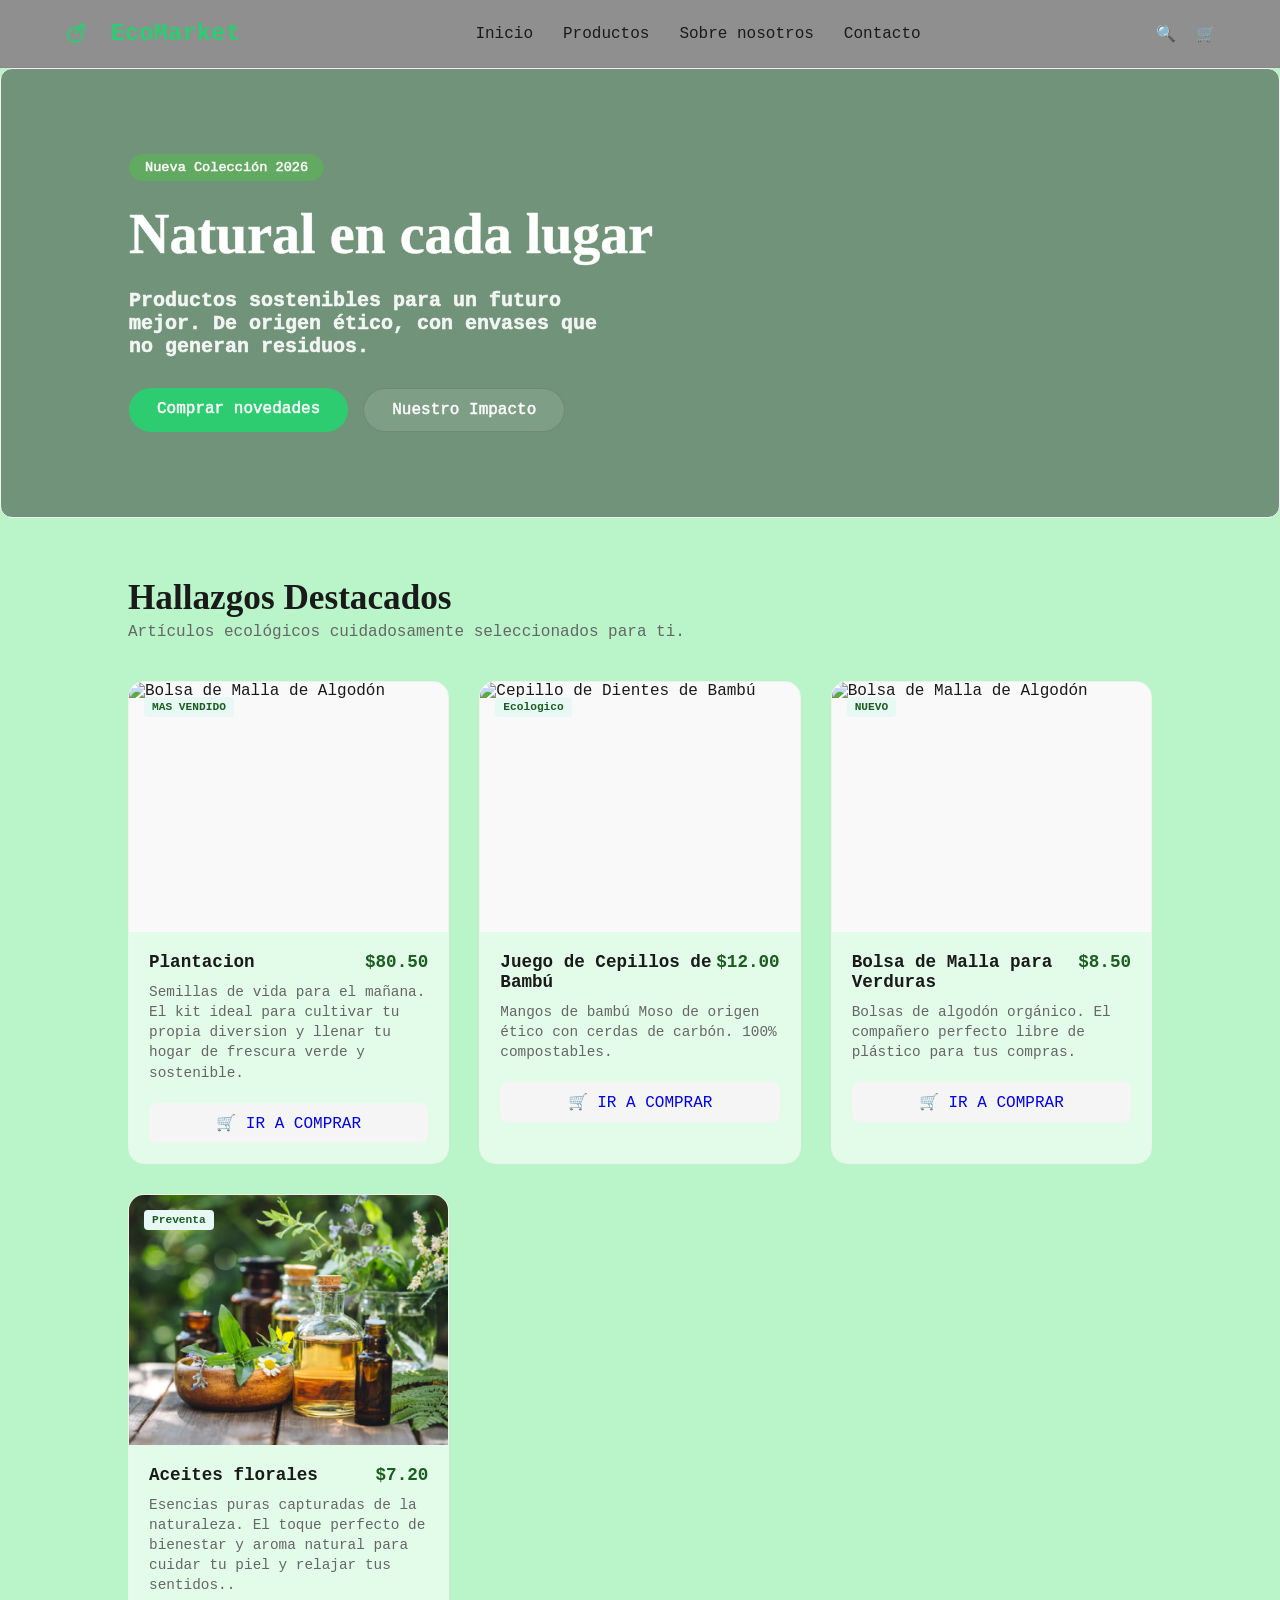
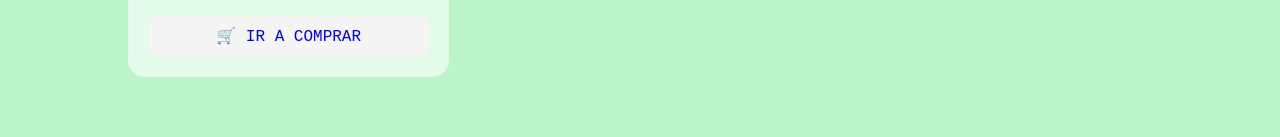
==== commit 508f7cee: "extra commit" ====
--- a/index.html
+++ b/index.html
@@ -60,7 +60,7 @@
                         <div class="card-image-container">
                             <span class="badge-best">MAS VENDIDO</span>
                             <img src="img/products/Cultivo_de_cannabis1.jpg" alt="Bolsa de Malla de Algodón">
-                            <button class="fav-btn">❤️</button>
+                            
                         </div>
                         <div class="card-info">
                             <div class="card-title-price">
@@ -76,7 +76,7 @@
                         <div class="card-image-container">
                             <span class="badge-best">Ecologico</span>
                             <img src="https://images.unsplash.com/photo-1607613009820-a29f7bb81c04?auto=format&fit=crop&w=500&q=80" alt="Cepillo de Dientes de Bambú">
-                            <button class="fav-btn">❤️</button>
+                            
                         </div>
                         <div class="card-info">
                             <div class="card-title-price">
@@ -94,7 +94,7 @@
                         <div class="card-image-container">
                             <span class="badge-best">NUEVO</span>
                             <img src="https://images.unsplash.com/photo-1544816155-12df9643f363?auto=format&fit=crop&w=500&q=80" alt="Bolsa de Malla de Algodón">
-                            <button class="fav-btn">❤️</button>
+                            
                         </div>
                         <div class="card-info">
                             <div class="card-title-price">
@@ -110,7 +110,7 @@
                         <div class="card-image-container">
                             <span class="badge-best">Preventa</span>
                             <img src="img/products/bc0dafff2a953777f6b7d4ce63e1f694_XL.jpg" alt="Bolsa de Malla de Algodón">
-                            <button class="fav-btn">❤️</button>
+                           
                         </div>
                         <div class="card-info">
                             <div class="card-title-price">
--- a/css/layout.css
+++ b/css/layout.css
@@ -50,7 +50,7 @@
     gap: 15px; 
 }
 
-/* --- Botones del Hero --- */
+
 .boton {
     text-decoration: none;
     padding: 12px 28px;
@@ -81,25 +81,6 @@
 }
 
 
-.featured-section {
-    padding: 60px 10%; 
-    background-color: var(--blanco);
-}
-
-.section-header {
-    margin-bottom: 40px;
-}
-
-.section-header h2 {
-    font-size: 2.2rem;
-    font-family: 'Georgia', serif;
-    margin-bottom: 5px;
-}
-
-.section-header p {
-    color: #666;
-}
-
 .main-header {
     display: flex; 
     justify-content: space-between;
@@ -115,6 +96,26 @@
 }
 
 
+.featured-section {
+    padding: 60px 10%; 
+    background-color: var(--blanco);
+}
+
+.section-header {
+    margin-bottom: 40px;
+}
+
+.section-header h2 {
+    font-size: 2.2rem;
+    font-family: 'Georgia', serif;
+    margin-bottom: 5px;
+}
+
+.section-header p {
+    color: #666;
+}
+
+
 .catalog-container {
     display: flex;
     flex-direction: row; 
@@ -139,33 +140,6 @@
     flex-direction: column;
     gap: 10px;
 }
-
-
-.catalog-content {
-    flex-grow: 1;                  
-    display: flex;
-    flex-direction: column;
-    gap: 30px;
-}
-
-
-.catalog-content .products-grid {
-    display: grid;
-    grid-template-columns: repeat(3, 1fr); 
-    gap: 30px;
-    width: 100%;
-    align-items: start; 
-}
-
-.catalog-content .products-grid .product-card {
-    display: flex;
-    flex-direction: column;
-    height: 100%; 
-    background-color: rgba(255, 255, 255, 0.6);
-    border-radius: 16px;
-    overflow: hidden;
-}
-
 
 .lbl-filter {
     display: block;
@@ -183,6 +157,30 @@
     padding-left: 20px;
 }
 
+.catalog-content {
+    flex-grow: 1;                  
+    display: flex;
+    flex-direction: column;
+    gap: 30px;
+}
+
+.catalog-content .products-grid {
+    display: grid;
+    grid-template-columns: repeat(3, 1fr); 
+    gap: 30px;
+    width: 100%;
+    align-items: start; 
+}
+
+.catalog-content .products-grid .product-card {
+    display: flex;
+    flex-direction: column;
+    height: 100%; 
+    background-color: rgba(255, 255, 255, 0.6);
+    border-radius: 16px;
+    overflow: hidden;
+}
+
 
 #all:checked ~ .catalog-sidebar .btn-all,
 #kitchen:checked ~ .catalog-sidebar .btn-kitchen,
@@ -193,15 +191,8 @@
     font-weight: bold;
 }
 
-
-#kitchen:checked ~ .catalog-content .products-grid .product-card:not(.kitchen) {
-    display: none;
-}
-
-#zero-waste:checked ~ .catalog-content .products-grid .product-card:not(.zero-waste) {
-    display: none;
-}
-
+#kitchen:checked ~ .catalog-content .products-grid .product-card:not(.kitchen),
+#zero-waste:checked ~ .catalog-content .products-grid .product-card:not(.zero-waste),
 #personal-care:checked ~ .catalog-content .products-grid .product-card:not(.personal-care) {
     display: none;
 }
@@ -241,7 +232,6 @@
     color: #4a5568; 
     line-height: 1.6;
 }
-
 
 .asymmetric-section {
     padding: 60px 10%;
@@ -300,34 +290,6 @@
     object-fit: cover; 
 }
 
-@media (max-width: 768px) {
-    .catalog-container {
-        flex-direction: column;
-        gap: 20px;
-        padding: 20px 4%;
-    }
-   
-    .catalog-sidebar {
-        width: 100%;
-    }
-   
-    .filter-group {
-        flex-direction: row;
-        flex-wrap: wrap; 
-        gap: 15px;
-    }
-
-    .catalog-content .products-grid {
-        grid-template-columns: repeat(auto-fit, minmax(250px, 1fr));
-        gap: 20px;
-    }
-
-    .row-asymmetric, .row-asymmetric.reverse {
-        flex-direction: column;
-        gap: 40px;
-    }
-}
-
 
 .contact-container {
     padding: 60px 5%;
@@ -371,114 +333,78 @@
 
 @media (max-width: 768px) {
     
-
-    .catalog-container {
-        display: flex;
-        flex-direction: column;
-        gap: 20px;
-        padding: 20px 3%;
-    }
-
   
-    .catalog-sidebar {
-        width: 100%;
-        position: static;
-    }
-
-    .filter-group {
-        display: flex;
-        flex-wrap: wrap;
-        gap: 10px;
-    }
-
-    .lbl-filter {
-        flex: 1 1 calc(50% - 10px); 
-        text-align: center;
-    }
-
-   
-    .products-grid {
-        grid-template-columns: repeat(auto-fit, minmax(200px, 1fr));
-        gap: 15px;
-    }
-
- 
-    .contact-grid {
-        grid-template-columns: 1fr;
-        gap: 30px;
-    }
-
-    
-    .footer-grid {
-        grid-template-columns: 1fr;
-        text-align: center;
-        gap: 25px;
-    }
-
-   
-    .newsletter-box {
-        justify-content: center;
-        max-width: 320px;
-        margin: 0 auto;
-    }
-}
-
-
-@media (max-width: 480px) {
-   
-    .products-grid {
-        grid-template-columns: 1fr;
-    }
-
-    .lbl-filter {
-        flex: 1 1 100%; 
-    }
-}
-
-@media (max-width: 768px) {
-   
-    .hero, .hero-section, .catalog-container { 
+    .hero, .hero-section, .catalog-container, .about-hero, .main-header { 
         width: 100% !important;
         max-width: 100% !important;
         box-sizing: border-box; 
     }
 
 
-    .main-header {
-        width: 100%;
-        box-sizing: border-box;
-    }
-}
-
-@media (max-width: 768px) {
     .nav-menu {
         display: flex;
         flex-direction: column; 
         gap: 8px;
         margin-top: 10px;
     }
-}
-
-@media (max-width: 768px) {
-    
-  
-    .testimonials-container, 
-    .comunidad-grid, 
-    .reviews-content { 
+
+ 
+    .catalog-sidebar {
+        width: 100%;
+        position: static;
+    }
+
+    .filter-group {
+        display: flex;
+        flex-wrap: wrap;
+        gap: 10px;
+    }
+
+    .lbl-filter {
+        flex: 1 1 calc(50% - 10px); 
+        text-align: center;
+    }
+
+    .products-grid {
+        grid-template-columns: repeat(auto-fit, minmax(200px, 1fr)) !important;
+        gap: 15px;
+    }
+
+   
+    .row-asymmetric, .row-asymmetric.reverse {
+        flex-direction: column;
+        gap: 40px;
+    }
+
+ 
+    .contact-grid, .footer-grid, .testimonials-container, .comunidad-grid, .reviews-content {
+        grid-template-columns: 1fr !important;
         display: flex !important;
         flex-direction: column !important;
-        gap: 20px !important;
+        gap: 25px !important;
         width: 100% !important;
-        padding: 0 10px !important;
-        box-sizing: border-box; 
-    }
-
-
-    .testimonial-card, 
-    .comunidad-card,
-    .opinion-box {
+    }
+
+    .testimonial-card, .comunidad-card, .opinion-box {
         width: 100% !important;
         max-width: 100% !important;
         box-sizing: border-box;
     }
+
+    .newsletter-box {
+        justify-content: center;
+        max-width: 320px;
+        margin: 0 auto;
+    }
+}
+
+
+@media (max-width: 480px) {
+    .products-grid {
+        grid-template-columns: 1fr !important;
+    }
+
+    .lbl-filter {
+        flex: 1 1 100%; 
+    }
 }
--- a/css/components.css
+++ b/css/components.css
@@ -22,17 +22,13 @@
     color: var(--blanco);
 }
 
+
 .product-card {
     background-color: var(--blanco);
     border-radius: 12px;
     overflow: hidden; 
     border: 1px solid #f0f0f0;
-    transition: transform 0.3s ease, box-shadow 0.3s ease;
-}
-
-.product-card:hover {
-    transform: translateY(-5px); 
-    box-shadow: 0 10px 20px rgba(0, 0, 0, 0.05); 
+    
 }
 
 .card-image-container {
@@ -60,6 +56,7 @@
     font-weight: bold;
     padding: 4px 8px;
     border-radius: 4px;
+    z-index: 2;
 }
 
 .fav-btn {
@@ -73,8 +70,8 @@
     border-radius: 50%;
     cursor: pointer;
     box-shadow: 0 2px 5px rgba(0,0,0,0.1);
-}
-
+    z-index: 2;
+}
 
 .card-info {
     padding: 20px;
@@ -193,7 +190,7 @@
     display: block;
 }
 
-/* COMPONENTES DE CONTACTO */
+
 .contact-info {
     background-color: rgba(255, 255, 255, 0.6);
     padding: 30px;
@@ -244,7 +241,7 @@
     resize: none;
 }
 
-/* COMPONENTES DEL FOOTER */
+
 .footer-brand h4,
 .footer-links h4,
 .footer-newsletter h4 {
@@ -301,13 +298,9 @@
     color: #888;
 }
 
-/* ==========================================
-   MEDIA QUERIES - RESPONSIVE (COMPONENTES)
-   ========================================== */
-
-   @media (max-width: 768px) {
+
+@media (max-width: 768px) {
     
-    /* Ajustes del Header Global */
     .main-header {
         flex-direction: column;
         gap: 15px;
@@ -315,7 +308,6 @@
         text-align: center;
     }
 
-    /* El menú de navegación se distribuye mejor */
     .nav-menu {
         gap: 15px;
         flex-wrap: wrap;
@@ -326,13 +318,11 @@
         font-size: 0.95rem;
     }
 
-    /* Títulos un poco más pequeños en móvil para que no rompan línea feo */
     .catalog-header h2, 
     .contact-header h2 {
         font-size: 1.8rem;
     }
 
-    /* Tarjetas de producto más compactas */
     .card-info {
         padding: 15px;
     }
@@ -340,4 +330,10 @@
     .card-title-price h3 {
         font-size: 1.1rem;
     }
+
+
+    .testimonials-grid {
+        grid-template-columns: 1fr;
+        gap: 20px;
+    }
 }
--- a/css/animations.css
+++ b/css/animations.css
@@ -10,13 +10,10 @@
     }
 }
 
+.product-card {
 
-.product-card {
     animation: fadeInUp 1.6s ease backwards;
-}
 
-
-.product-card {
     transition: transform 0.3s cubic-bezier(0.25, 0.46, 0.45, 0.94), box-shadow 0.3s ease;
 }
 
@@ -35,10 +32,10 @@
 }
 
 
-.fav-btn {
+.fav-btn, .fav-btn-label {
     transition: transform 0.2s ease, color 0.2s ease;
 }
 
-.fav-btn:hover {
+.fav-btn:hover, .fav-btn-label:hover {
     transform: scale(1.2);
 }
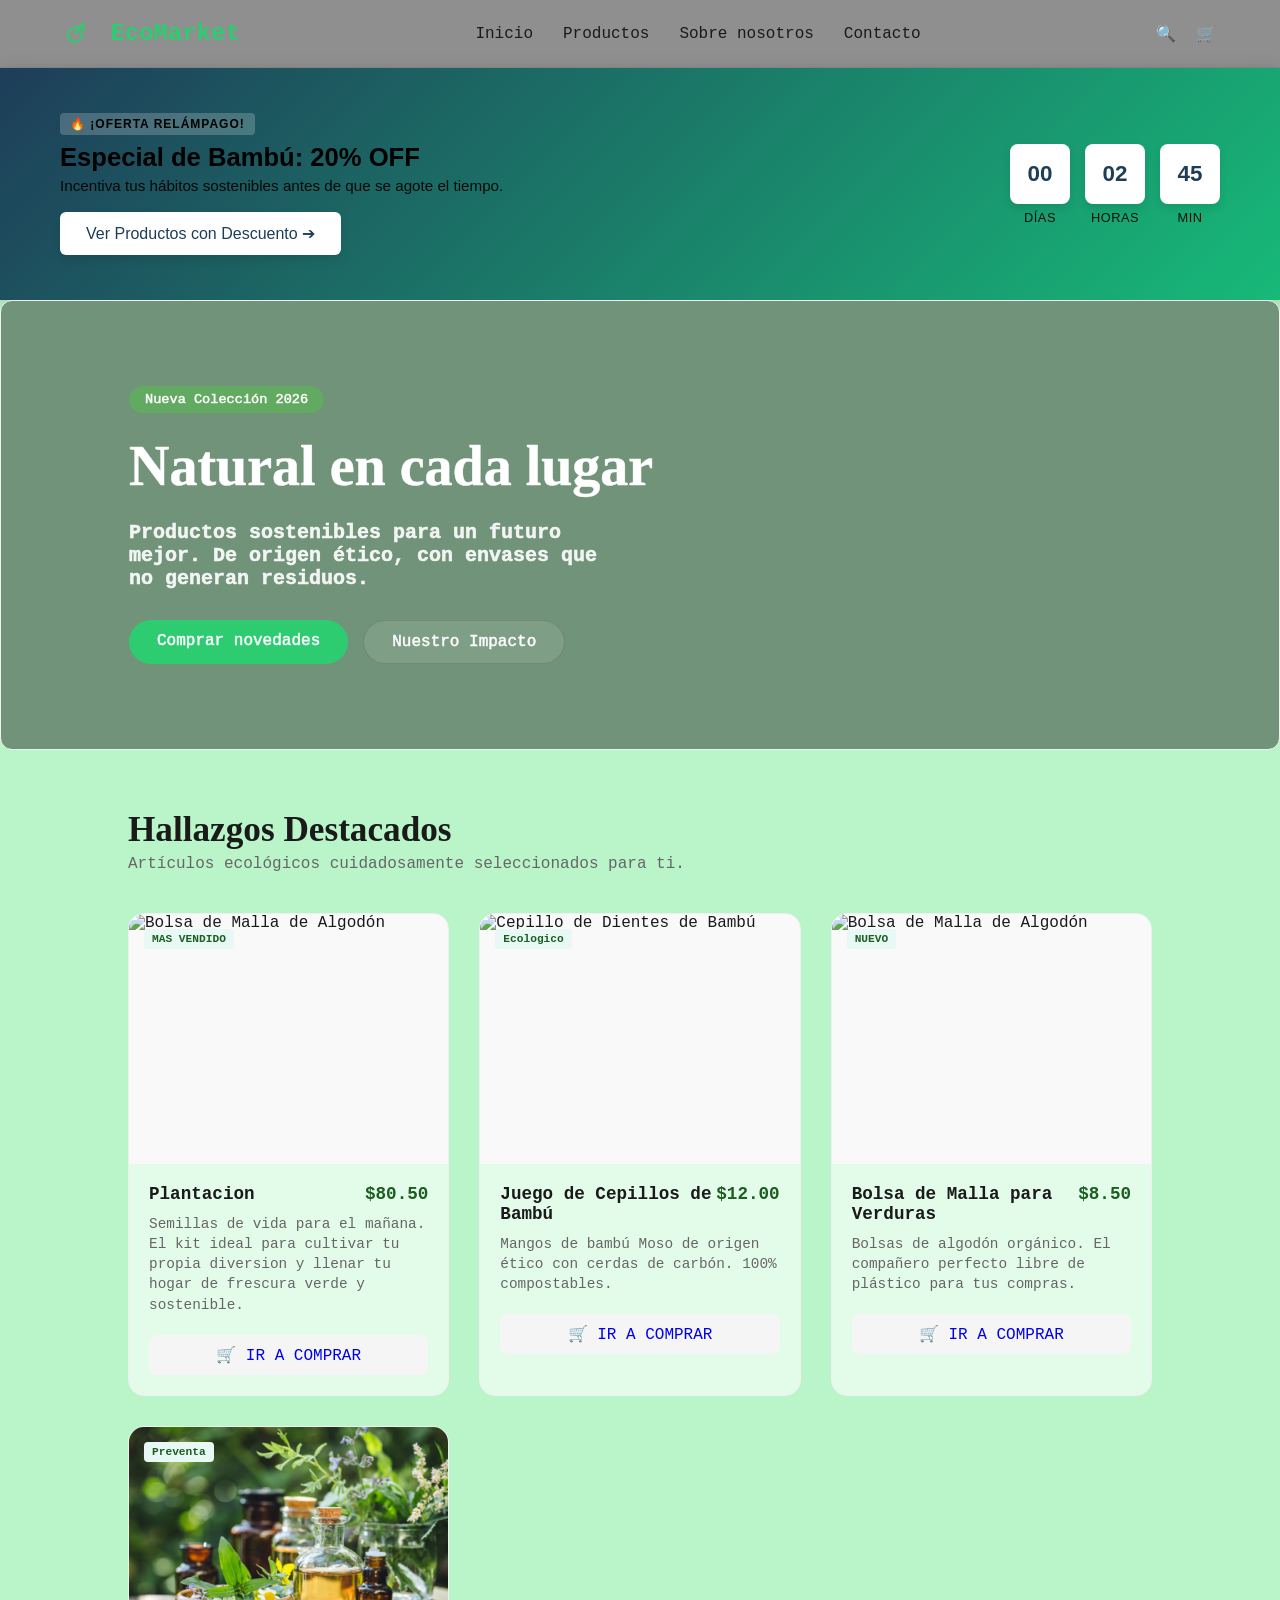
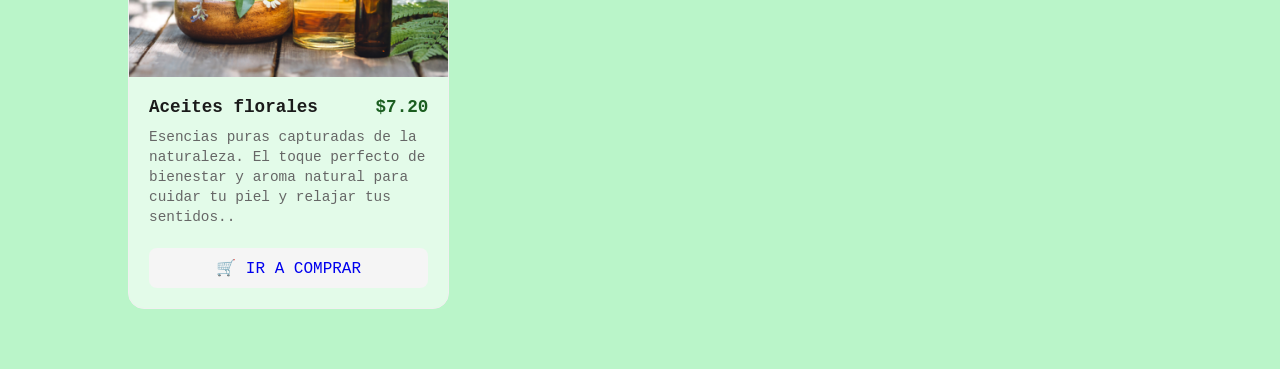
==== commit 769938af: "exam" ====
--- a/index.html
+++ b/index.html
@@ -10,7 +10,9 @@
     <link rel="stylesheet" href="css/animations.css">
 </head>
 
+
 <body>
+    
 
     <header class="main-header">
         <div class="logo">
@@ -30,6 +32,49 @@
             <a href="views/productos.html" title="Ver carrito de compras" style="text-decoration: none; cursor: pointer;"><span>🛒</span></a>
         </div>
     </header>
+
+    <aside class="flash-sale-banner">
+        <div class="banner-container">
+            
+            <div class="banner-info">
+                <span class="banner-badge">🔥 ¡OFERTA RELÁMPAGO!</span>
+                <h2>Especial de Bambú: 20% OFF</h2>
+                <p>Incentiva tus hábitos sostenibles antes de que se agote el tiempo.</p>
+                
+                <a href="views/descuento.html" class="banner-btn">
+                    Ver Productos con Descuento ➔
+                </a>
+            </div>
+    
+            <div class="banner-countdown">
+                
+                <div class="countdown-block">
+                    <div class="countdown-number">00</div>
+                    <span class="countdown-label">Días</span>
+                </div>
+    
+                <div class="countdown-block">
+                    <div class="countdown-number">02</div>
+                    <span class="countdown-label">Horas</span>
+                </div>
+    
+                <div class="countdown-block">
+                    <div class="countdown-number-wrapper">
+                        <div class="countdown-strip animate-minutes">
+                            <span>45</span>
+                            <span>44</span>
+                            <span>43</span>
+                            <span>42</span>
+                            <span>41</span>
+                            <span>40</span>
+                        </div>
+                    </div>
+                    <span class="countdown-label">Min</span>
+                </div>
+            </div>
+    
+        </div>
+    </aside>
 
     <main>
         <section class="hero-banner product-card">
--- a/css/components.css
+++ b/css/components.css
@@ -1,4 +1,3 @@
-
 .categories-bar {
     display: flex;
     gap: 15px;
@@ -336,4 +335,194 @@
         grid-template-columns: 1fr;
         gap: 20px;
     }
-}+}
+
+
+.flash-sale-banner {
+    width: 100%;
+    background: linear-gradient(135deg, #1e3d59 0%, #17b978 100%);
+    color: #000000;
+    padding: 45px 0; 
+    
+    box-shadow: 0 6px 20px rgba(0, 0, 0, 0.2); 
+    font-family: sans-serif;
+}
+
+
+.banner-container {
+    max-width: 1200px;
+    margin: 0 auto;
+    padding: 0 20px;
+    display: flex;
+    justify-content: space-between; 
+    align-items: center; 
+    flex-wrap: wrap; 
+    gap: 20px;
+}
+
+
+.banner-info {
+    flex: 1;
+    min-width: 280px; 
+}
+
+.banner-badge {
+    background-color: rgba(255, 255, 255, 0.2);
+    padding: 4px 10px;
+    border-radius: 4px;
+    font-size: 0.75rem;
+    font-weight: bold;
+    letter-spacing: 1px;
+    display: inline-block;
+    margin-bottom: 8px;
+}
+
+.banner-info h2 {
+    margin: 0 0 5px 0;
+    font-size: 1.6rem;
+}
+
+.banner-info p {
+    margin: 0;
+    font-size: 0.95rem;
+    opacity: 0.9;
+}
+
+
+.banner-countdown {
+    display: flex;
+    gap: 15px; 
+}
+
+
+.countdown-block {
+    display: flex;
+    flex-direction: column;
+    align-items: center;
+    gap: 6px;
+}
+
+
+.countdown-number {
+    width: 60px;
+    height: 60px;
+    background-color: #ffffff;
+    color: #1e3d59; 
+    font-size: 1.4rem;
+    font-weight: bold;
+    border-radius: 8px; 
+    
+   
+    display: flex;
+    justify-content: center; 
+    align-items: center;    
+    
+    box-shadow: 0 4px 8px rgba(0, 0, 0, 0.1);
+    
+}
+
+
+.countdown-label {
+    font-size: 0.8rem;
+    text-transform: uppercase;
+    letter-spacing: 0.5px;
+    opacity: 0.9;
+}
+
+
+@media (max-width: 768px) {
+    .banner-container {
+        flex-direction: column; 
+        text-align: center;    
+    }
+
+    .banner-countdown {
+        justify-content: center; 
+        width: 100%;
+    }
+    
+    .countdown-number {
+        width: 55px;  
+        height: 55px;
+        font-size: 1.2rem;
+    }
+}
+
+
+.countdown-number-wrapper {
+    width: 60px;
+    height: 60px;
+    background-color: #ffffff;
+    color: #1e3d59;
+    font-size: 1.4rem;
+    font-weight: bold;
+    border-radius: 8px;
+    box-shadow: 0 4px 8px rgba(0, 0, 0, 0.1);
+    
+
+    overflow: hidden; 
+    position: relative;
+}
+
+
+.countdown-strip {
+    display: flex;
+    flex-direction: column; 
+    position: absolute;
+    width: 100%;
+    left: 0;
+    top: 0;
+}
+
+
+.countdown-strip span {
+    width: 60px;
+    height: 60px;
+    display: flex;
+    justify-content: center;
+    align-items: center;
+}
+
+
+.animate-minutes {
+   
+    animation: ticks-down 300s steps(5) infinite;
+}
+
+
+@keyframes ticks-down {
+    0% {
+        top: 0; 
+    }
+    100% {
+        top: -300px; 
+    }
+}
+
+.banner-btn {
+    display: inline-block; 
+    margin-top: 18px;      
+    padding: 12px 26px;   
+    background-color: #ffffff; 
+    color: #1e3d59;       
+    text-decoration: none; 
+    font-size: 1rem;
+    border-radius: 6px;   
+    box-shadow: 0 4px 10px rgba(0, 0, 0, 0.1);
+    transition: all 0.25s ease; 
+}
+
+
+.banner-btn:hover {
+    background-color: #1e3d59; 
+    color: #ffffff;            
+    transform: translateY(-3px);
+    box-shadow: 0 6px 15px rgba(0, 0, 0, 0.25); 
+}
+
+
+.banner-btn:active {
+    transform: translateY(-1px); 
+    box-shadow: 0 3px 8px rgba(0, 0, 0, 0.15);
+}
+
